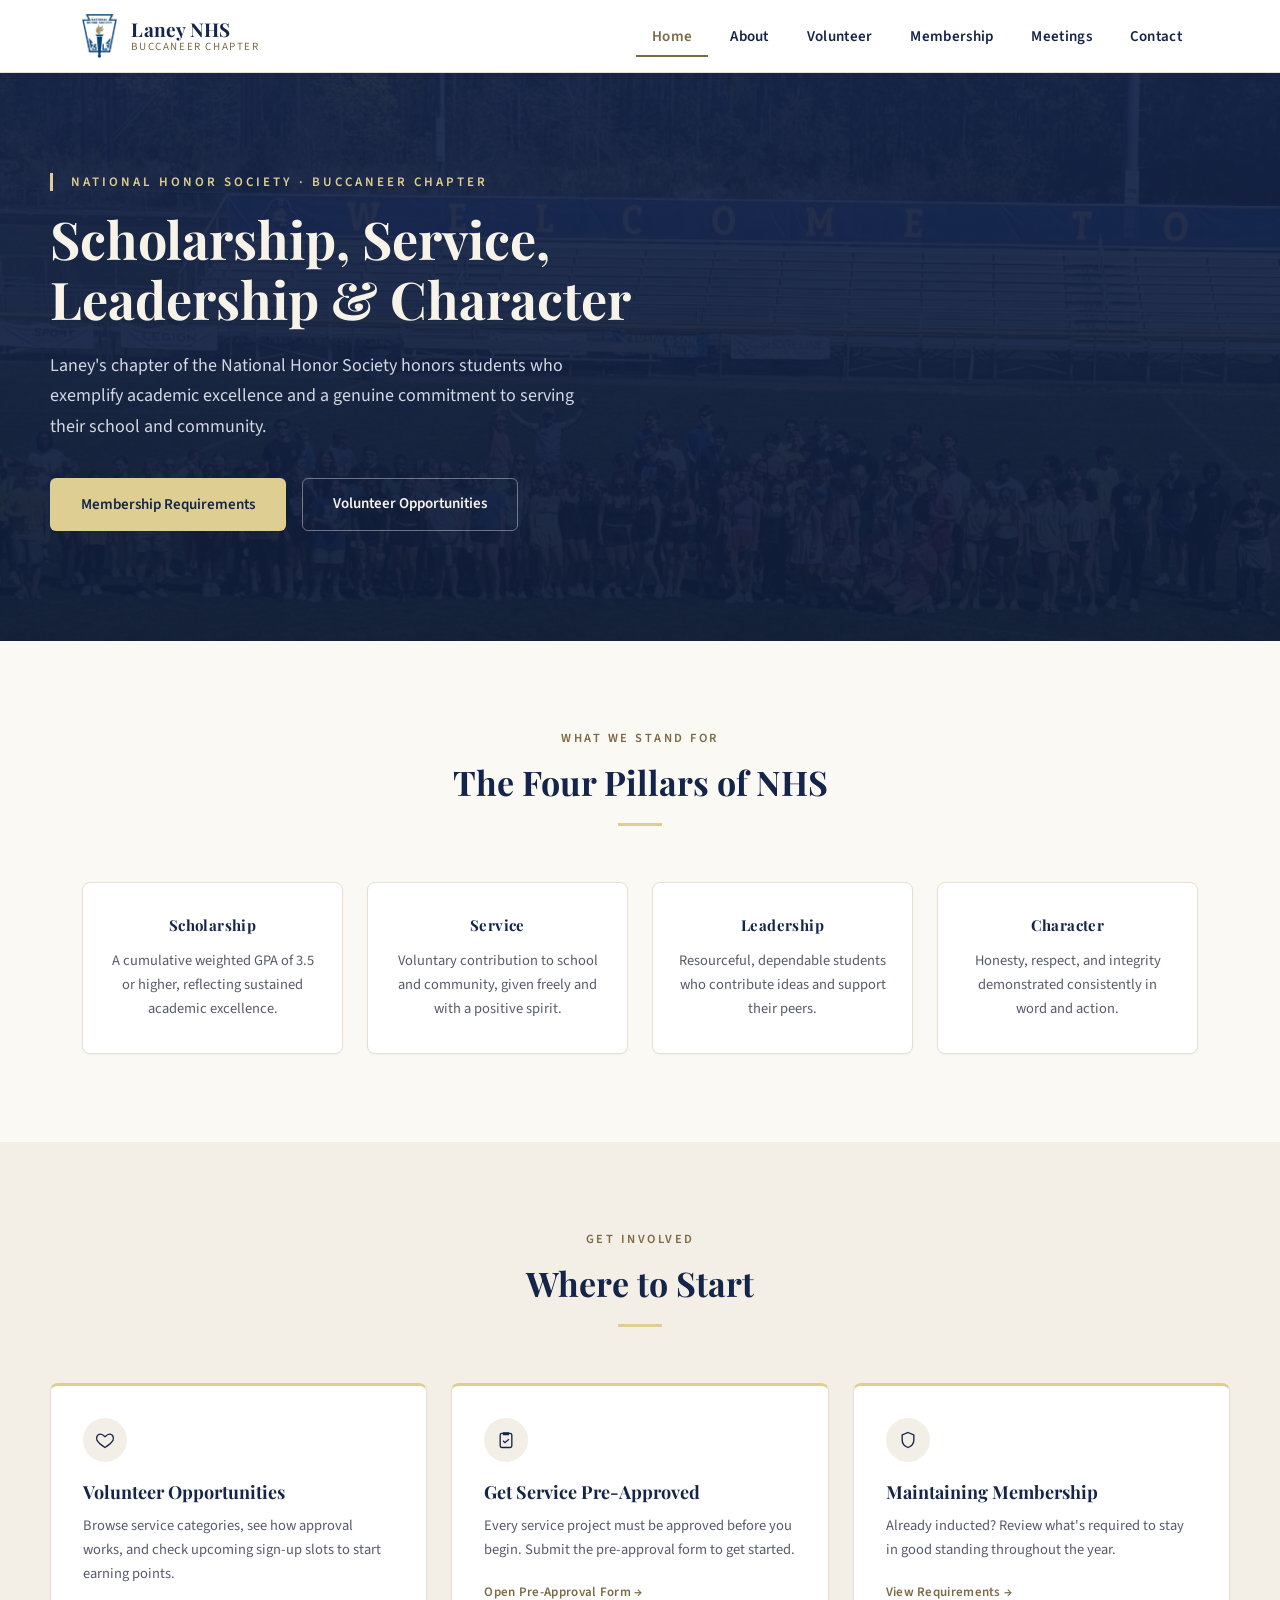
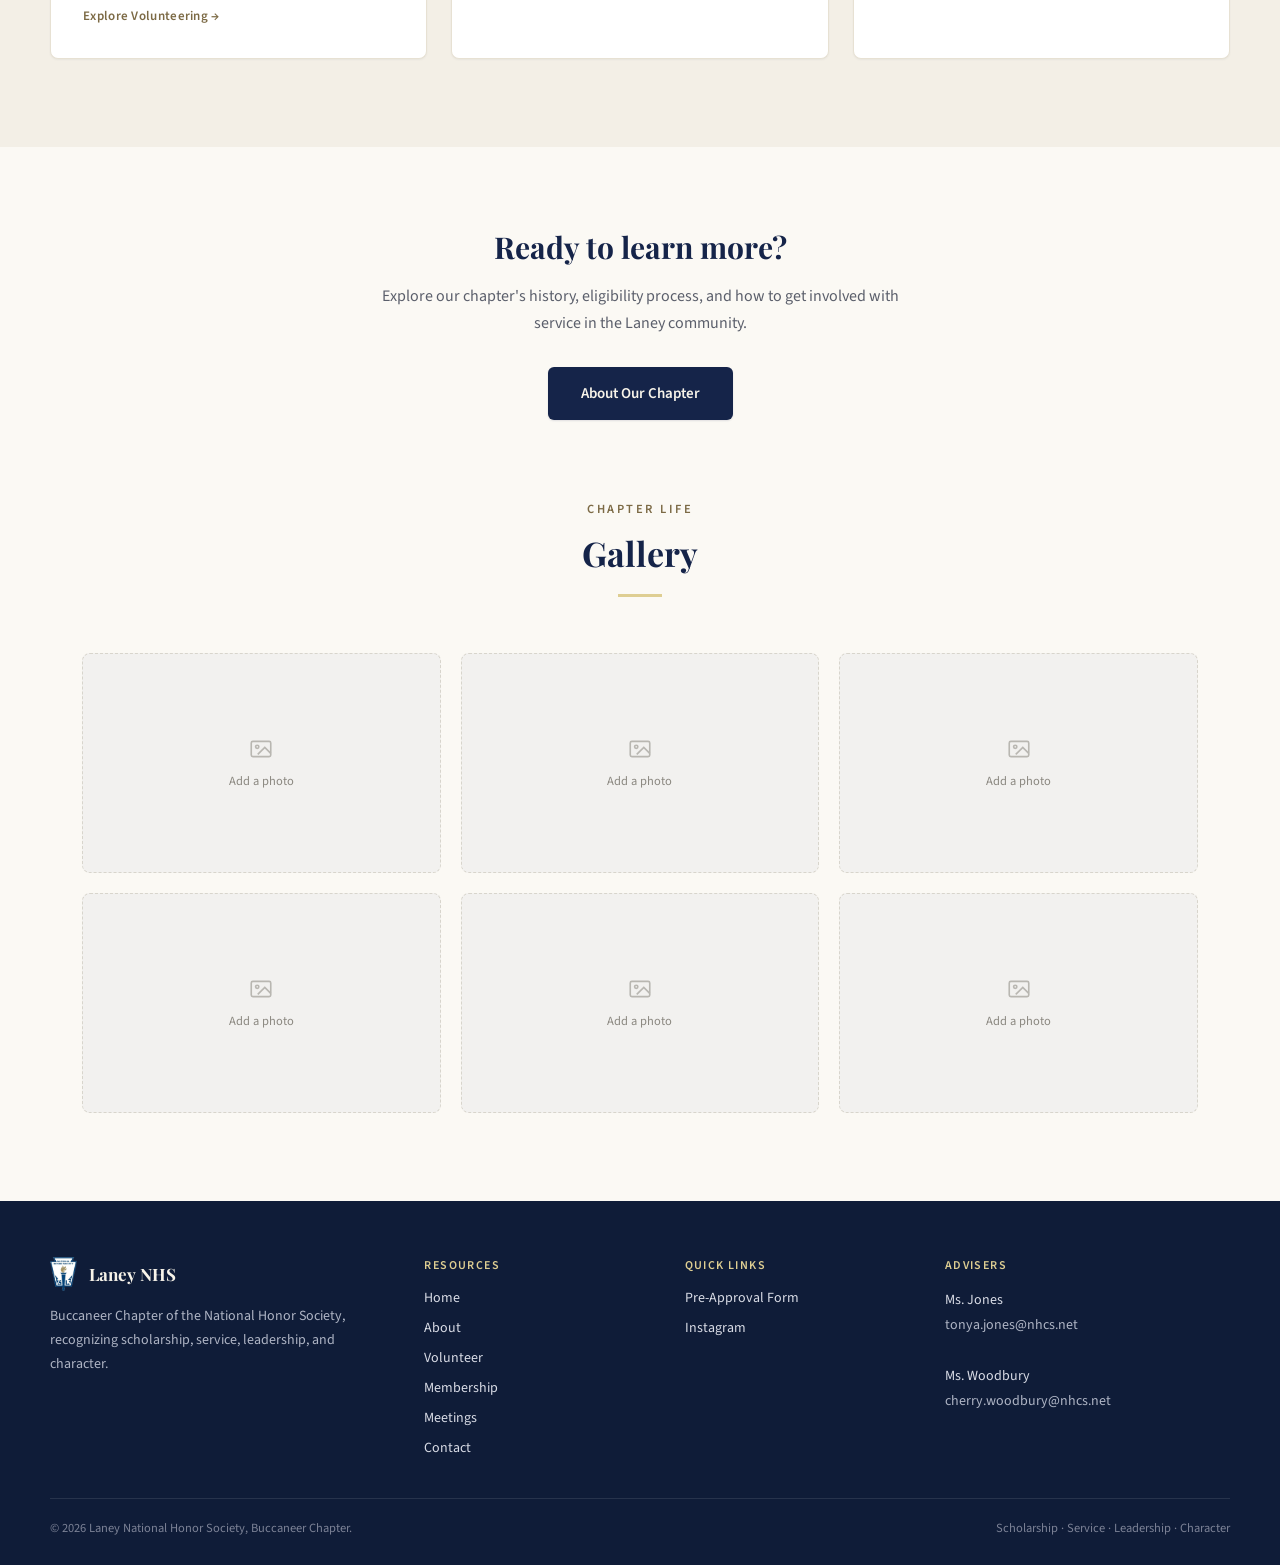
==== index.html @ e5d413c9 "Mobile optimization, hamburger nav, white header, Meetings page, real photos - Header: navy to white" ====
<!DOCTYPE html>
<html lang="en">
<head>
<meta charset="utf-8">
<meta name="viewport" content="width=device-width, initial-scale=1">
<link rel="icon" type="image/png" sizes="32x32" href="assets/images/favicon-32.png">
<link rel="icon" type="image/png" sizes="16x16" href="assets/images/favicon-16.png">
<link rel="apple-touch-icon" href="assets/images/favicon-180.png">
<link rel="shortcut icon" href="favicon.ico">
<title>Laney NHS &mdash; Buccaneer Chapter</title>
<meta name="description" content="Laney's chapter of the National Honor Society honors students who exemplify academic excellence and a genuine commitment to serving their school and community.">
<link rel="preconnect" href="https://fonts.googleapis.com">
<link href="https://fonts.googleapis.com/css2?family=Playfair+Display:wght@600;700;800&family=Source+Sans+3:wght@400;500;600;700&display=swap" rel="stylesheet">
<link rel="stylesheet" href="assets/css/style.css">
</head>
<body data-active="home">
<div class="page">
  <div id="site-header"></div>

  <main>
    <!-- HERO -->
    <section class="hero">
      <div class="hero__bg">
        <img src="assets/images/home-hero.jpg" alt="" style="position:absolute;inset:0;width:100%;height:100%;object-fit:cover">
        <div class="hero__overlay"></div>
      </div>
      <div class="hero__content">
        <div class="hero__inner">
          <div class="hero__eyebrow">National Honor Society &middot; Buccaneer Chapter</div>
          <h1 class="hero__title">Scholarship, Service,<br>Leadership &amp; Character</h1>
          <p class="hero__lead">Laney's chapter of the National Honor Society honors students who exemplify academic excellence and a genuine commitment to serving their school and community.</p>
          <div class="hero__actions">
            <a href="membership.html" class="btn btn--primary">Membership Requirements</a>
            <a href="volunteer.html" class="btn btn--outline">Volunteer Opportunities</a>
          </div>
        </div>
      </div>
    </section>

    <!-- FOUR PILLARS -->
    <section style="padding:88px 32px;max-width:1180px;margin:0 auto;width:100%;box-sizing:border-box">
      <div class="section-head">
        <div class="eyebrow">What We Stand For</div>
        <h2>The Four Pillars of NHS</h2>
      </div>
      <div class="grid-4">
        <div class="card" style="padding:32px 24px;text-align:center">
          <div style="font-family:'Playfair Display',serif;font-weight:700;font-size:15px;color:var(--navy);letter-spacing:0.4px;margin-bottom:14px">Scholarship</div>
          <p style="font-size:14.5px;line-height:1.65;color:var(--text-body);margin:0">A cumulative weighted GPA of 3.5 or higher, reflecting sustained academic excellence.</p>
        </div>
        <div class="card" style="padding:32px 24px;text-align:center">
          <div style="font-family:'Playfair Display',serif;font-weight:700;font-size:15px;color:var(--navy);letter-spacing:0.4px;margin-bottom:14px">Service</div>
          <p style="font-size:14.5px;line-height:1.65;color:var(--text-body);margin:0">Voluntary contribution to school and community, given freely and with a positive spirit.</p>
        </div>
        <div class="card" style="padding:32px 24px;text-align:center">
          <div style="font-family:'Playfair Display',serif;font-weight:700;font-size:15px;color:var(--navy);letter-spacing:0.4px;margin-bottom:14px">Leadership</div>
          <p style="font-size:14.5px;line-height:1.65;color:var(--text-body);margin:0">Resourceful, dependable students who contribute ideas and support their peers.</p>
        </div>
        <div class="card" style="padding:32px 24px;text-align:center">
          <div style="font-family:'Playfair Display',serif;font-weight:700;font-size:15px;color:var(--navy);letter-spacing:0.4px;margin-bottom:14px">Character</div>
          <p style="font-size:14.5px;line-height:1.65;color:var(--text-body);margin:0">Honesty, respect, and integrity demonstrated consistently in word and action.</p>
        </div>
      </div>
    </section>

    <!-- GET INVOLVED -->
    <section class="section--alt" style="padding:88px 32px">
      <div style="max-width:1180px;margin:0 auto">
        <div class="section-head">
          <div class="eyebrow">Get Involved</div>
          <h2>Where to Start</h2>
        </div>
        <div class="grid-3">
          <a href="volunteer.html" class="card link-card">
            <div class="link-card__icon">
              <svg viewBox="0 0 24 24" fill="none" stroke="currentColor" stroke-width="1.6"><path d="M12 21s-7-4.35-9.5-8.5C1 9 2.5 5.5 6 5c2-.3 3.7.8 6 3 2.3-2.2 4-3.3 6-3 3.5.5 5 4 3.5 7.5C19 16.65 12 21 12 21z"/></svg>
            </div>
            <div class="link-card__title">Volunteer Opportunities</div>
            <p class="link-card__desc">Browse service categories, see how approval works, and check upcoming sign-up slots to start earning points.</p>
            <span class="link-card__cta">Explore Volunteering &rarr;</span>
          </a>
          <a href="https://docs.google.com/document/d/1cUx2-V5nQm0JadVQ_3Qz4kexI_a5m37xxIAc1M7Jhzw/edit?tab=t.nqt0bi9y2y2f" class="card link-card" target="_blank" rel="noopener noreferrer">
            <div class="link-card__icon">
              <svg viewBox="0 0 24 24" fill="none" stroke="currentColor" stroke-width="1.6"><rect x="5" y="4" width="14" height="17" rx="2"/><path d="M9 3.5h6v2H9z"/><path d="M8.5 13l2.2 2.2L15.5 11"/></svg>
            </div>
            <div class="link-card__title">Get Service Pre-Approved</div>
            <p class="link-card__desc">Every service project must be approved before you begin. Submit the pre-approval form to get started.</p>
            <span class="link-card__cta">Open Pre-Approval Form &rarr;</span>
          </a>
          <a href="membership.html#maintaining-membership" class="card link-card">
            <div class="link-card__icon">
              <svg viewBox="0 0 24 24" fill="none" stroke="currentColor" stroke-width="1.6"><path d="M12 3l7 3v6c0 4.5-3 7.5-7 9-4-1.5-7-4.5-7-9V6l7-3z"/></svg>
            </div>
            <div class="link-card__title">Maintaining Membership</div>
            <p class="link-card__desc">Already inducted? Review what's required to stay in good standing throughout the year.</p>
            <span class="link-card__cta">View Requirements &rarr;</span>
          </a>
        </div>
      </div>
    </section>

    <!-- CTA -->
    <section style="padding:80px 32px;text-align:center">
      <h2 style="font-size:30px;margin:0 0 16px">Ready to learn more?</h2>
      <p style="font-size:16px;color:var(--text-muted);max-width:520px;margin:0 auto 30px;line-height:1.7">Explore our chapter's history, eligibility process, and how to get involved with service in the Laney community.</p>
      <a href="about.html" class="btn btn--dark">About Our Chapter</a>
    </section>

    <!-- GALLERY -->
    <section style="padding:0 32px 88px;max-width:1180px;margin:0 auto;width:100%;box-sizing:border-box">
      <div class="section-head">
        <div class="eyebrow">Chapter Life</div>
        <h2>Gallery</h2>
      </div>
      <div class="gallery-grid">
        <div class="img-slot img-slot--rounded" style="height:220px">
          <svg class="img-slot__icon" viewBox="0 0 24 24" fill="none" stroke="currentColor" stroke-width="1.5"><rect x="3" y="5" width="18" height="14" rx="1.5"/><circle cx="8.5" cy="10" r="1.5"/><path d="M21 16l-5.5-5.5L9 17"/></svg>
          <span class="img-slot__caption">Add a photo</span>
        </div>
        <div class="img-slot img-slot--rounded" style="height:220px">
          <svg class="img-slot__icon" viewBox="0 0 24 24" fill="none" stroke="currentColor" stroke-width="1.5"><rect x="3" y="5" width="18" height="14" rx="1.5"/><circle cx="8.5" cy="10" r="1.5"/><path d="M21 16l-5.5-5.5L9 17"/></svg>
          <span class="img-slot__caption">Add a photo</span>
        </div>
        <div class="img-slot img-slot--rounded" style="height:220px">
          <svg class="img-slot__icon" viewBox="0 0 24 24" fill="none" stroke="currentColor" stroke-width="1.5"><rect x="3" y="5" width="18" height="14" rx="1.5"/><circle cx="8.5" cy="10" r="1.5"/><path d="M21 16l-5.5-5.5L9 17"/></svg>
          <span class="img-slot__caption">Add a photo</span>
        </div>
        <div class="img-slot img-slot--rounded" style="height:220px">
          <svg class="img-slot__icon" viewBox="0 0 24 24" fill="none" stroke="currentColor" stroke-width="1.5"><rect x="3" y="5" width="18" height="14" rx="1.5"/><circle cx="8.5" cy="10" r="1.5"/><path d="M21 16l-5.5-5.5L9 17"/></svg>
          <span class="img-slot__caption">Add a photo</span>
        </div>
        <div class="img-slot img-slot--rounded" style="height:220px">
          <svg class="img-slot__icon" viewBox="0 0 24 24" fill="none" stroke="currentColor" stroke-width="1.5"><rect x="3" y="5" width="18" height="14" rx="1.5"/><circle cx="8.5" cy="10" r="1.5"/><path d="M21 16l-5.5-5.5L9 17"/></svg>
          <span class="img-slot__caption">Add a photo</span>
        </div>
        <div class="img-slot img-slot--rounded" style="height:220px">
          <svg class="img-slot__icon" viewBox="0 0 24 24" fill="none" stroke="currentColor" stroke-width="1.5"><rect x="3" y="5" width="18" height="14" rx="1.5"/><circle cx="8.5" cy="10" r="1.5"/><path d="M21 16l-5.5-5.5L9 17"/></svg>
          <span class="img-slot__caption">Add a photo</span>
        </div>
      </div>
    </section>
  </main>

  <div id="site-footer"></div>
</div>

<script src="assets/js/nav-footer.js"></script>
</body>
</html>
---- assets/css/style.css ----
/* ==========================================================================
   Laney NHS — Buccaneer Chapter
   Shared stylesheet
   ========================================================================== */

:root {
  --navy: #152449;
  --navy-dark: #0F1C38;
  --bronze: #DECE92;
  --bronze-light: #C4AB7C;
  --bronze-muted: #7C6A45;
  --cream: #FBF9F4;
  --ivory: #F7F3E9;
  --card-border: #E7E1D3;
  --section-alt: #F3EFE6;
  --text-dark: #3B3F4C;
  --text-body: #565B6B;
  --text-muted: #5B5F6B;
  --text-faint: #9AA0AE;
  --footer-text: #D9DCE6;
  --footer-text-muted: #AEB4C4;
  --footer-copy: #7C8296;
  --font-display: 'Playfair Display', serif;
  --font-body: 'Source Sans 3', sans-serif;
}

* { box-sizing: border-box; }

html { scroll-behavior: smooth; }

body {
  margin: 0;
  background: var(--cream);
  font-family: var(--font-body);
  -webkit-font-smoothing: antialiased;
  color: var(--text-dark);
}

a { color: var(--navy); text-decoration: none; transition: color 0.15s ease; }
a:hover { color: var(--bronze-muted); }

img { max-width: 100%; display: block; }

.page {
  min-height: 100vh;
  display: flex;
  flex-direction: column;
}

main { flex: 1; }

/* .container-* : max-width wrappers only. Vertical padding is set
   per-section inline (sections have very different spacing values),
   so these intentionally don't touch padding-top/bottom. */
.container {
  max-width: 1180px;
  margin: 0 auto;
  width: 100%;
  box-sizing: border-box;
}

.container--narrow { max-width: 1000px; }
.container--text { max-width: 820px; }

/* -------------------- Logo -------------------- */

.logo {
  display: block;
  flex: none;
  width: auto;
}

.logo--nav { height: 44px; }
.logo--footer { height: 34px; }

/* -------------------- Header / Nav -------------------- */

.site-header {
  background: #FFFFFF;
  border-bottom: 1px solid var(--card-border);
  box-shadow: 0 1px 3px rgba(21, 36, 73, 0.06);
  position: relative;
  z-index: 30;
}

.site-header__inner {
  max-width: 1180px;
  margin: 0 auto;
  padding: 14px 32px;
  display: flex;
  align-items: center;
  justify-content: space-between;
  gap: 24px;
}

.brand {
  display: flex;
  align-items: center;
  gap: 14px;
  text-decoration: none;
}

.brand__word {
  display: flex;
  flex-direction: column;
  line-height: 1.15;
}

.brand__name {
  font-family: var(--font-display);
  font-weight: 700;
  font-size: 19px;
  color: var(--navy);
  letter-spacing: 0.2px;
}

.brand__sub {
  font-family: var(--font-body);
  font-size: 11px;
  letter-spacing: 1.6px;
  text-transform: uppercase;
  color: var(--bronze-muted);
}

.nav-links {
  display: flex;
  align-items: center;
  gap: 6px;
}

.nav-links__link {
  font-family: var(--font-body);
  font-size: 15px;
  font-weight: 600;
  letter-spacing: 0.3px;
  padding: 10px 16px 8px;
  text-decoration: none;
  color: var(--navy);
  background: transparent;
  border-bottom: 2px solid transparent;
  transition: color 0.15s ease, border-color 0.15s ease;
}

.nav-links__link:hover {
  color: var(--bronze-muted);
  border-bottom-color: rgba(124, 106, 69, 0.35);
}

.nav-links__link--active,
.nav-links__link--active:hover {
  color: var(--bronze-muted);
  background: transparent;
  border-bottom-color: var(--bronze-muted);
}

/* -------------------- Mobile nav toggle -------------------- */

.nav-toggle {
  display: none;
  align-items: center;
  justify-content: center;
  width: 40px;
  height: 40px;
  padding: 0;
  border: none;
  background: transparent;
  color: var(--navy);
  cursor: pointer;
  flex: none;
}

.nav-toggle svg { width: 24px; height: 24px; }

@media (max-width: 900px) {
  .nav-toggle { display: flex; }

  .nav-links {
    display: none;
    position: absolute;
    top: 100%;
    left: 0;
    right: 0;
    flex-direction: column;
    align-items: stretch;
    gap: 0;
    background: #FFFFFF;
    border-bottom: 1px solid var(--card-border);
    box-shadow: 0 16px 28px rgba(21, 36, 73, 0.1);
    padding: 4px 32px 16px;
  }

  .nav-links.is-open { display: flex; }

  .nav-links__link {
    padding: 14px 12px;
    border-bottom: 1px solid var(--card-border);
    border-radius: 4px;
  }

  .nav-links__link--active,
  .nav-links__link--active:hover {
    background: var(--section-alt);
    border-bottom-color: var(--card-border);
  }
}

/* -------------------- Buttons -------------------- */

.btn {
  font-family: var(--font-body);
  font-weight: 600;
  font-size: 15px;
  padding: 15px 30px;
  border-radius: 6px;
  text-decoration: none;
  display: inline-block;
  border: 1.5px solid transparent;
  transition: transform 0.15s ease, box-shadow 0.15s ease, background 0.15s ease, border-color 0.15s ease;
}

.btn--primary {
  color: var(--navy);
  background: var(--bronze);
  box-shadow: 0 1px 2px rgba(21, 36, 73, 0.12);
}
.btn--primary:hover {
  color: var(--navy);
  background: var(--bronze-light);
  transform: translateY(-1px);
  box-shadow: 0 6px 16px rgba(21, 36, 73, 0.18);
}

.btn--outline {
  color: var(--ivory);
  background: transparent;
  border-color: rgba(247, 243, 233, 0.4);
  padding: 14px 30px;
}
.btn--outline:hover {
  color: var(--ivory);
  border-color: var(--bronze);
  transform: translateY(-1px);
}

.btn--dark {
  color: var(--ivory);
  background: var(--navy);
  padding: 15px 32px;
  box-shadow: 0 1px 2px rgba(21, 36, 73, 0.12);
}
.btn--dark:hover {
  color: var(--ivory);
  background: var(--navy-dark);
  transform: translateY(-1px);
  box-shadow: 0 6px 16px rgba(21, 36, 73, 0.18);
}

/* -------------------- Hero -------------------- */

.hero {
  position: relative;
  padding: 100px 32px 110px;
  overflow: hidden;
}

.hero__bg { position: absolute; inset: 0; z-index: 0; }

.hero__overlay {
  position: absolute;
  inset: 0;
  z-index: 1;
  background: linear-gradient(180deg, rgba(21,36,73,0.92) 0%, rgba(15,28,56,0.95) 100%);
  pointer-events: none;
}

.hero__content {
  max-width: 1180px;
  margin: 0 auto;
  text-align: left;
  position: relative;
  z-index: 2;
}

.hero__inner { max-width: 640px; }

.hero__eyebrow {
  font-family: var(--font-body);
  font-size: 13px;
  letter-spacing: 3px;
  text-transform: uppercase;
  color: var(--bronze);
  margin-bottom: 18px;
  font-weight: 600;
  padding-left: 18px;
  border-left: 3px solid var(--bronze);
}

.hero__title {
  font-family: var(--font-display);
  font-weight: 700;
  font-size: 52px;
  line-height: 1.15;
  color: var(--ivory);
  margin: 0 0 22px;
}

.hero__lead {
  font-family: var(--font-body);
  font-size: 18px;
  line-height: 1.7;
  color: #D3D7E2;
  max-width: 560px;
  margin: 0 0 36px;
}

.hero__actions {
  display: flex;
  gap: 16px;
  justify-content: flex-start;
  flex-wrap: wrap;
}

/* -------------------- Page banner (interior pages) -------------------- */

.page-banner {
  background: var(--navy);
  padding: 64px 32px 56px;
  text-align: left;
}

.page-banner__inner {
  max-width: 1180px;
  margin: 0 auto;
}

.page-banner__eyebrow {
  font-family: var(--font-body);
  font-size: 12.5px;
  letter-spacing: 2.5px;
  text-transform: uppercase;
  color: var(--bronze);
  font-weight: 600;
  margin-bottom: 14px;
  padding-left: 18px;
  border-left: 3px solid var(--bronze);
}

.page-banner__title {
  font-family: var(--font-display);
  font-weight: 700;
  font-size: 42px;
  color: var(--ivory);
  margin: 0;
}

.page-banner__lead {
  font-family: var(--font-body);
  font-size: 16px;
  line-height: 1.75;
  color: #D3D7E2;
  max-width: 620px;
  margin: 16px 0 0;
}

/* -------------------- Section headings -------------------- */

.eyebrow {
  font-family: var(--font-body);
  font-size: 12.5px;
  letter-spacing: 2.5px;
  text-transform: uppercase;
  color: var(--bronze-muted);
  font-weight: 600;
  margin-bottom: 12px;
}

.section-head { text-align: center; margin-bottom: 56px; }

.section-head h2 {
  font-family: var(--font-display);
  font-weight: 700;
  font-size: 34px;
  color: var(--navy);
  margin: 0;
}

.section-head h2::after {
  content: '';
  display: block;
  width: 44px;
  height: 3px;
  background: var(--bronze);
  margin: 18px auto 0;
}

h1, h2, h3 { font-family: var(--font-display); color: var(--navy); }

/* -------------------- Cards / grids -------------------- */

.card {
  background: #FFFFFF;
  border: 1px solid var(--card-border);
  border-radius: 8px;
  box-shadow: 0 1px 2px rgba(21, 36, 73, 0.05);
  transition: box-shadow 0.2s ease, transform 0.2s ease, border-color 0.2s ease;
}

.card:hover {
  box-shadow: 0 12px 28px rgba(21, 36, 73, 0.1);
  transform: translateY(-3px);
  border-color: var(--bronze);
}

.grid-2 { display: grid; grid-template-columns: 1fr 1fr; gap: 24px; }
.grid-4 { display: grid; grid-template-columns: repeat(4, 1fr); gap: 24px; }
.grid-5 { display: grid; grid-template-columns: repeat(5, 1fr); gap: 20px; }
.grid-6 { display: grid; grid-template-columns: repeat(6, 1fr); gap: 20px; }
.grid-3 { display: grid; grid-template-columns: repeat(3, 1fr); gap: 24px; }

/* -------------------- Link cards (Get Involved, etc.) -------------------- */

.link-card {
  display: block;
  padding: 32px;
  color: inherit;
  text-decoration: none;
  border-top: 3px solid var(--bronze);
}

.link-card:hover { color: inherit; }

.link-card__icon {
  width: 44px;
  height: 44px;
  border-radius: 50%;
  background: var(--section-alt);
  color: var(--navy);
  display: flex;
  align-items: center;
  justify-content: center;
  margin-bottom: 18px;
}

.link-card__icon svg { width: 20px; height: 20px; }

.link-card__title {
  font-family: var(--font-display);
  font-weight: 700;
  font-size: 18px;
  color: var(--navy);
  margin: 0 0 10px;
}

.link-card__desc {
  font-family: var(--font-body);
  font-size: 14.5px;
  line-height: 1.65;
  color: var(--text-body);
  margin: 0 0 18px;
}

.link-card__cta {
  font-family: var(--font-body);
  font-size: 13px;
  font-weight: 600;
  letter-spacing: 0.3px;
  color: var(--bronze-muted);
  display: inline-flex;
  align-items: center;
  gap: 6px;
}

.link-card:hover .link-card__cta { color: var(--navy); }

/* -------------------- Gallery -------------------- */

.gallery-grid { display: grid; grid-template-columns: repeat(3, 1fr); gap: 20px; }

/* -------------------- Image placeholder slots -------------------- */

.img-slot {
  background: #F2F1EF;
  border: 1px dashed #D8D5CC;
  display: flex;
  flex-direction: column;
  align-items: center;
  justify-content: center;
  gap: 10px;
  color: #8B8880;
  width: 100%;
  text-align: center;
  padding: 16px;
}

.img-slot--rounded { border-radius: 8px; }
.img-slot--circle { border-radius: 50%; padding: 8px; }

.img-slot__icon { width: 26px; height: 26px; opacity: 0.55; flex: none; }
.img-slot--circle .img-slot__icon { width: 20px; height: 20px; }

.img-slot__caption {
  font-family: var(--font-body);
  font-size: 12.5px;
  line-height: 1.5;
}

.img-slot--circle .img-slot__caption { font-size: 11px; }

/* -------------------- Footer -------------------- */

.site-footer {
  background: var(--navy-dark);
  color: var(--footer-text);
  padding: 56px 32px 28px;
}

.site-footer__grid {
  max-width: 1180px;
  margin: 0 auto;
  display: grid;
  grid-template-columns: 1.2fr 0.8fr 0.8fr 1fr;
  gap: 32px;
}

.site-footer__brand-row {
  display: flex;
  align-items: center;
  gap: 12px;
  margin-bottom: 14px;
}

.site-footer__brand-name {
  font-family: var(--font-display);
  font-weight: 700;
  font-size: 17px;
  color: var(--ivory);
}

.site-footer__blurb {
  font-family: var(--font-body);
  font-size: 14px;
  line-height: 1.7;
  color: var(--footer-text-muted);
  max-width: 340px;
  margin: 0;
}

.site-footer__heading {
  font-family: var(--font-body);
  font-size: 12px;
  letter-spacing: 1.4px;
  text-transform: uppercase;
  color: var(--bronze);
  margin-bottom: 14px;
  font-weight: 600;
}

.site-footer__links { display: flex; flex-direction: column; gap: 10px; }
.site-footer__links a {
  color: var(--footer-text);
  font-family: var(--font-body);
  font-size: 14px;
}
.site-footer__links a:hover { color: var(--bronze-light); }

.site-footer__advisers {
  font-family: var(--font-body);
  font-size: 14px;
  line-height: 1.8;
  color: var(--footer-text);
  margin: 0;
}
.site-footer__advisers span { color: var(--footer-text-muted); }

.site-footer__bottom {
  max-width: 1180px;
  margin: 40px auto 0;
  padding-top: 20px;
  border-top: 1px solid rgba(255,255,255,0.1);
  display: flex;
  justify-content: space-between;
  flex-wrap: wrap;
  gap: 8px;
}

.site-footer__bottom span {
  font-family: var(--font-body);
  font-size: 12.5px;
  color: var(--footer-copy);
}

/* -------------------- Callout box -------------------- */

.callout {
  background: var(--section-alt);
  border-left: 3px solid var(--bronze);
  border-radius: 0 8px 8px 0;
  padding: 20px 24px;
}

.callout p {
  font-family: var(--font-body);
  font-size: 15px;
  line-height: 1.7;
  color: var(--text-muted);
  margin: 0;
}

.callout strong { color: var(--navy); }

/* -------------------- Section alt background -------------------- */

.section--alt { background: var(--section-alt); }

/* -------------------- Responsive -------------------- */

@media (max-width: 900px) {
  .grid-4 { grid-template-columns: repeat(2, 1fr); }
  .grid-5 { grid-template-columns: repeat(3, 1fr); }
  .grid-6 { grid-template-columns: repeat(3, 1fr); }
  .grid-3 { grid-template-columns: 1fr; }
  .grid-2 { grid-template-columns: 1fr; }
  .gallery-grid { grid-template-columns: repeat(2, 1fr); }
  .hero__title { font-size: 38px; }
  .hero__inner { max-width: 100%; }
  .site-footer__grid { grid-template-columns: 1fr 1fr; }

  /* Section-level layout is written with inline styles for pixel control,
     which a normal media-query rule can never win against (inline always
     outranks stylesheet rules unless !important). These targeted overrides
     are the exception, scoped to just the horizontal gutter and the largest
     vertical rhythms so phones/tablets don't inherit desktop spacing. */
  main section[style] { padding-left: 24px !important; padding-right: 24px !important; }
}

@media (max-width: 560px) {
  .grid-4 { grid-template-columns: 1fr; }
  .grid-5 { grid-template-columns: repeat(2, 1fr); }
  .grid-6 { grid-template-columns: repeat(2, 1fr); }
  .gallery-grid { grid-template-columns: 1fr; }
  .page-banner { padding: 48px 20px 40px; }
  .hero { padding: 64px 20px 72px; }
  .hero__title { font-size: 30px; }
  .site-footer__grid { grid-template-columns: 1fr; }

  main section[style] { padding-left: 20px !important; padding-right: 20px !important; }
  main section[style^="padding:88px 32px"] { padding-top: 48px !important; padding-bottom: 48px !important; }
  main section[style^="padding:80px 32px"] { padding-top: 48px !important; padding-bottom: 48px !important; }
  main section[style^="padding:72px 32px"] { padding-top: 40px !important; padding-bottom: 40px !important; }
  main section[style^="padding:64px 32px"] { padding-top: 36px !important; padding-bottom: 36px !important; }
  main section[style^="padding:56px 32px"] { padding-top: 32px !important; padding-bottom: 32px !important; }
  main section[style^="padding:0 32px 88px"] { padding-bottom: 48px !important; }
  main section[style^="padding:0 32px 56px"] { padding-bottom: 32px !important; }

  .card { padding: 24px !important; }
  .link-card { padding: 24px !important; }
}
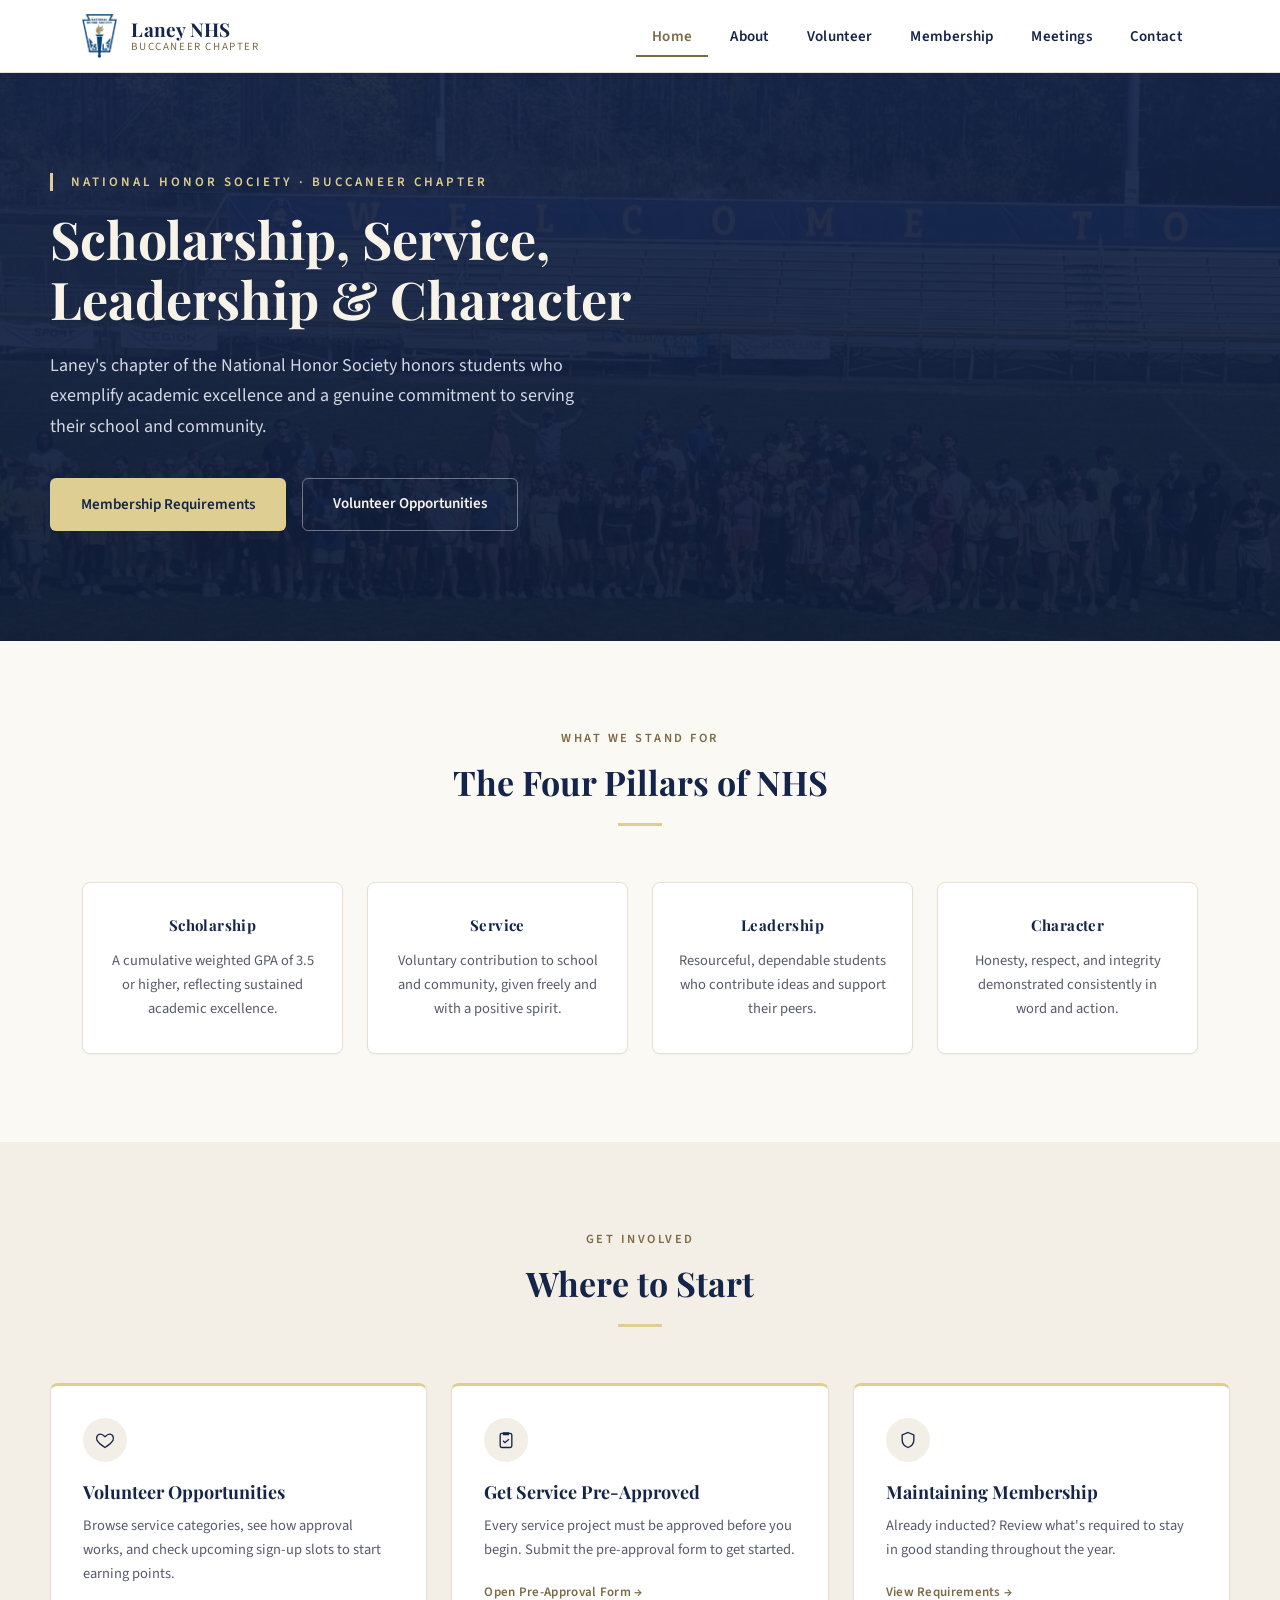
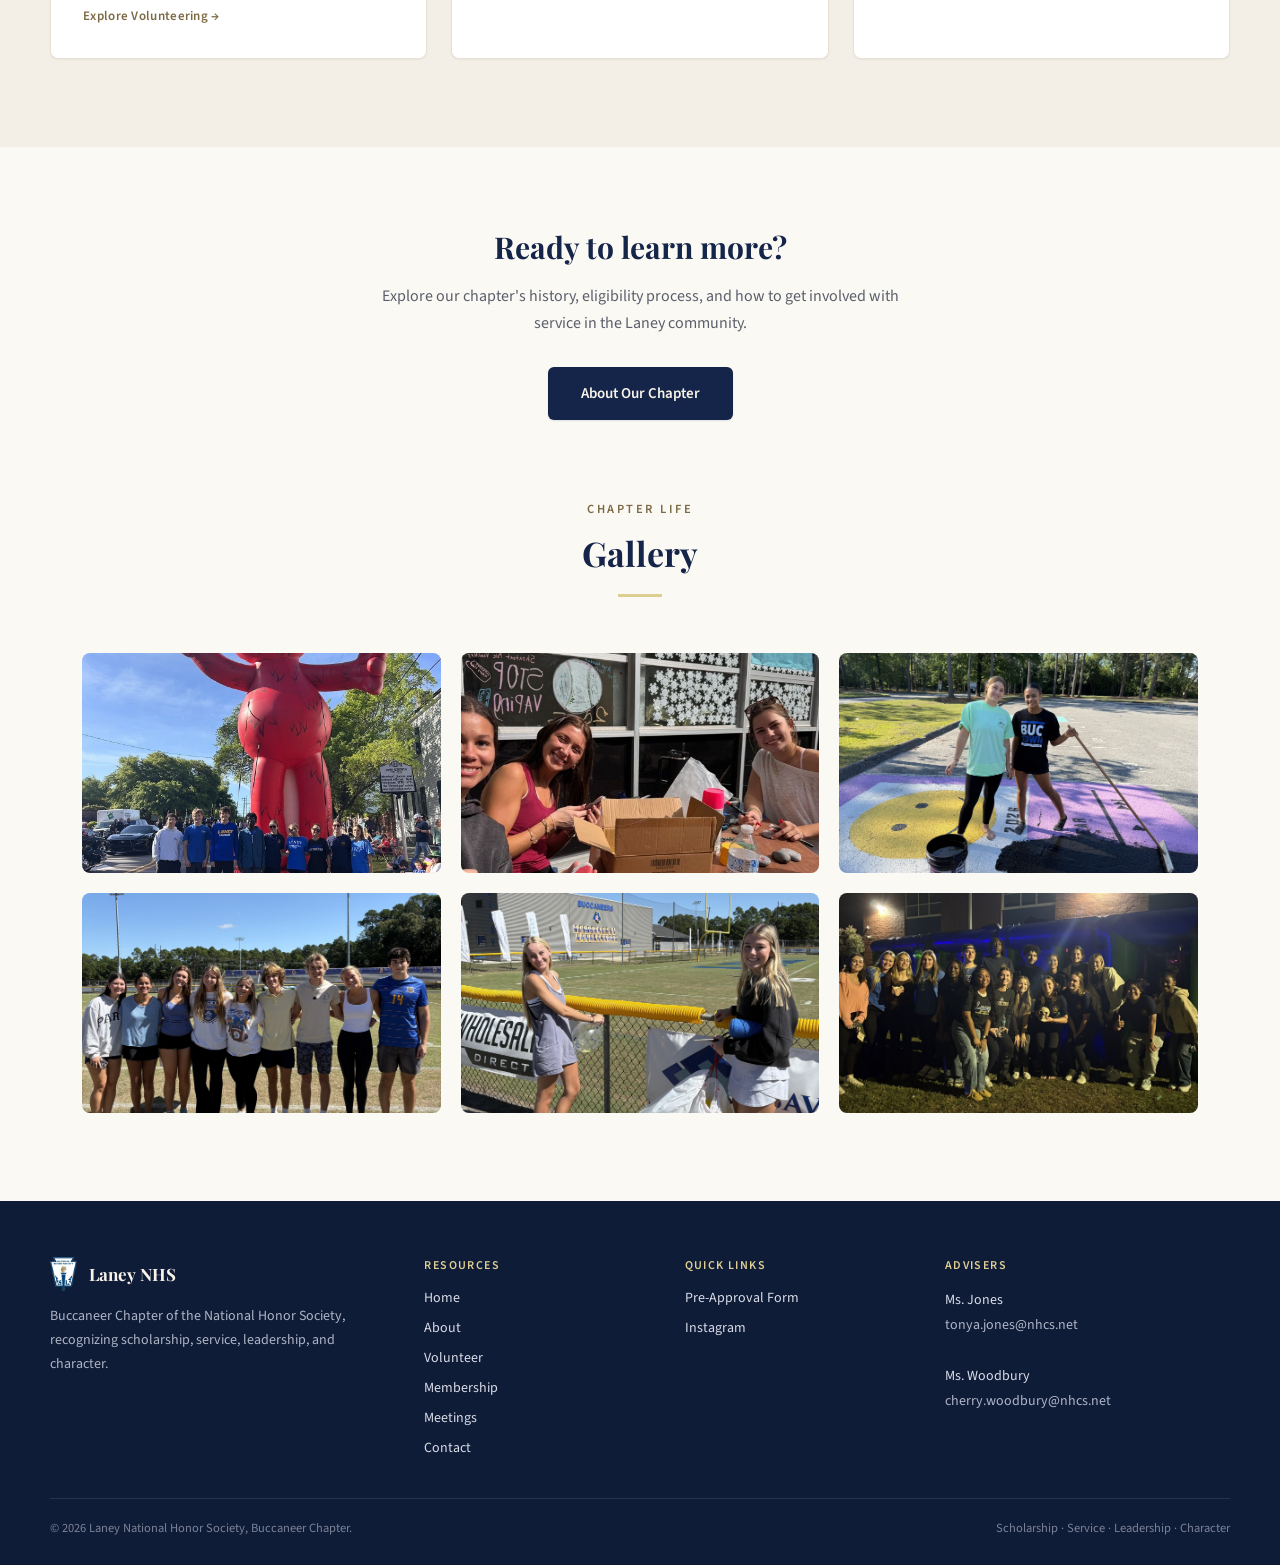
==== commit f3309a2d: "Swap page photos, expand gallery to 6 real chapter photos - About/Volunteer/Membership now use the c" ====
--- a/index.html
+++ b/index.html
@@ -113,30 +113,12 @@
         <h2>Gallery</h2>
       </div>
       <div class="gallery-grid">
-        <div class="img-slot img-slot--rounded" style="height:220px">
-          <svg class="img-slot__icon" viewBox="0 0 24 24" fill="none" stroke="currentColor" stroke-width="1.5"><rect x="3" y="5" width="18" height="14" rx="1.5"/><circle cx="8.5" cy="10" r="1.5"/><path d="M21 16l-5.5-5.5L9 17"/></svg>
-          <span class="img-slot__caption">Add a photo</span>
-        </div>
-        <div class="img-slot img-slot--rounded" style="height:220px">
-          <svg class="img-slot__icon" viewBox="0 0 24 24" fill="none" stroke="currentColor" stroke-width="1.5"><rect x="3" y="5" width="18" height="14" rx="1.5"/><circle cx="8.5" cy="10" r="1.5"/><path d="M21 16l-5.5-5.5L9 17"/></svg>
-          <span class="img-slot__caption">Add a photo</span>
-        </div>
-        <div class="img-slot img-slot--rounded" style="height:220px">
-          <svg class="img-slot__icon" viewBox="0 0 24 24" fill="none" stroke="currentColor" stroke-width="1.5"><rect x="3" y="5" width="18" height="14" rx="1.5"/><circle cx="8.5" cy="10" r="1.5"/><path d="M21 16l-5.5-5.5L9 17"/></svg>
-          <span class="img-slot__caption">Add a photo</span>
-        </div>
-        <div class="img-slot img-slot--rounded" style="height:220px">
-          <svg class="img-slot__icon" viewBox="0 0 24 24" fill="none" stroke="currentColor" stroke-width="1.5"><rect x="3" y="5" width="18" height="14" rx="1.5"/><circle cx="8.5" cy="10" r="1.5"/><path d="M21 16l-5.5-5.5L9 17"/></svg>
-          <span class="img-slot__caption">Add a photo</span>
-        </div>
-        <div class="img-slot img-slot--rounded" style="height:220px">
-          <svg class="img-slot__icon" viewBox="0 0 24 24" fill="none" stroke="currentColor" stroke-width="1.5"><rect x="3" y="5" width="18" height="14" rx="1.5"/><circle cx="8.5" cy="10" r="1.5"/><path d="M21 16l-5.5-5.5L9 17"/></svg>
-          <span class="img-slot__caption">Add a photo</span>
-        </div>
-        <div class="img-slot img-slot--rounded" style="height:220px">
-          <svg class="img-slot__icon" viewBox="0 0 24 24" fill="none" stroke="currentColor" stroke-width="1.5"><rect x="3" y="5" width="18" height="14" rx="1.5"/><circle cx="8.5" cy="10" r="1.5"/><path d="M21 16l-5.5-5.5L9 17"/></svg>
-          <span class="img-slot__caption">Add a photo</span>
-        </div>
+        <img src="assets/images/gallery-parade.jpg" alt="Laney NHS members at a parade" style="width:100%;height:220px;object-fit:cover;border-radius:8px">
+        <img src="assets/images/gallery-rock-painting.jpg" alt="Laney NHS members painting rocks" style="width:100%;height:220px;object-fit:cover;border-radius:8px">
+        <img src="assets/images/gallery-parking-spot.jpg" alt="Laney NHS members with a painted senior parking spot" style="width:100%;height:220px;object-fit:cover;border-radius:8px">
+        <img src="assets/images/gallery-field-day.jpg" alt="Laney NHS members at a school event" style="width:100%;height:220px;object-fit:cover;border-radius:8px">
+        <img src="assets/images/gallery-cleanup.jpg" alt="Laney NHS members cleaning up the football field" style="width:100%;height:220px;object-fit:cover;border-radius:8px">
+        <img src="assets/images/gallery-social.jpg" alt="Laney NHS members at a chapter social" style="width:100%;height:220px;object-fit:cover;border-radius:8px">
       </div>
     </section>
   </main>
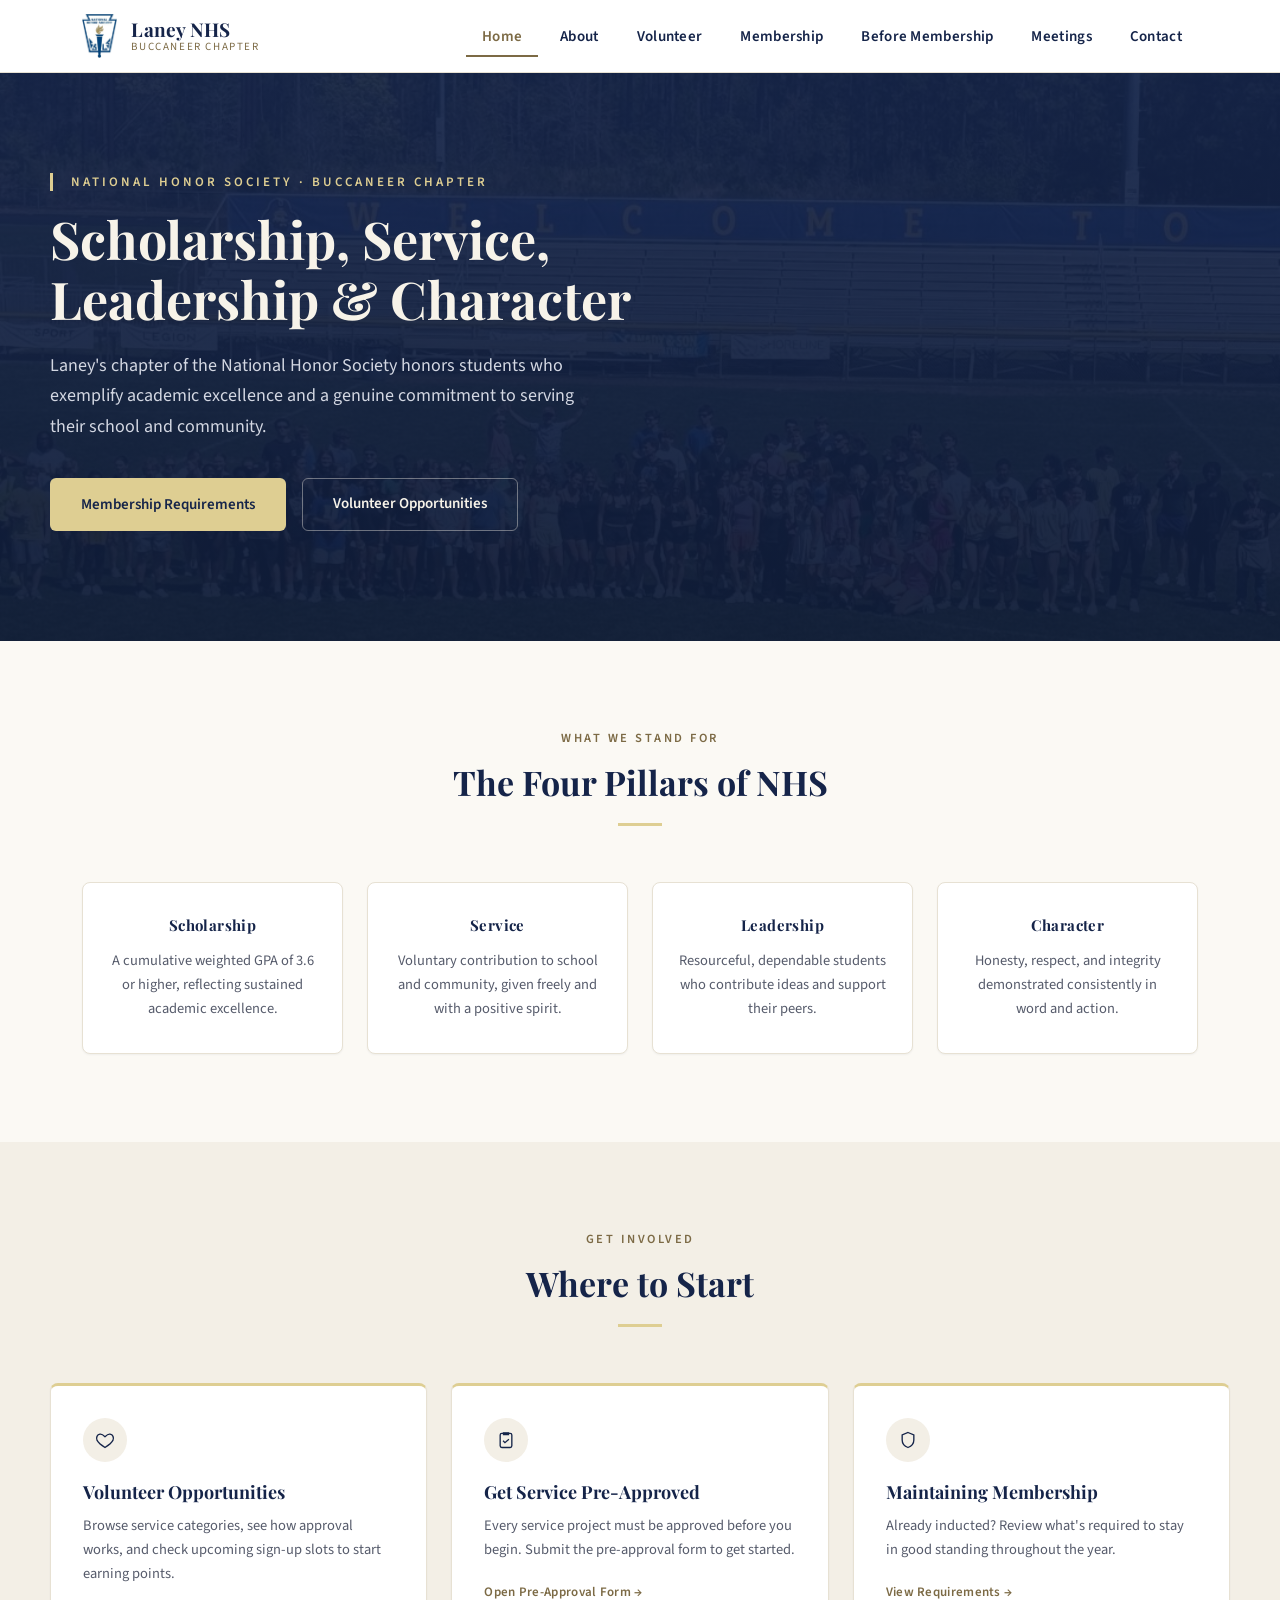
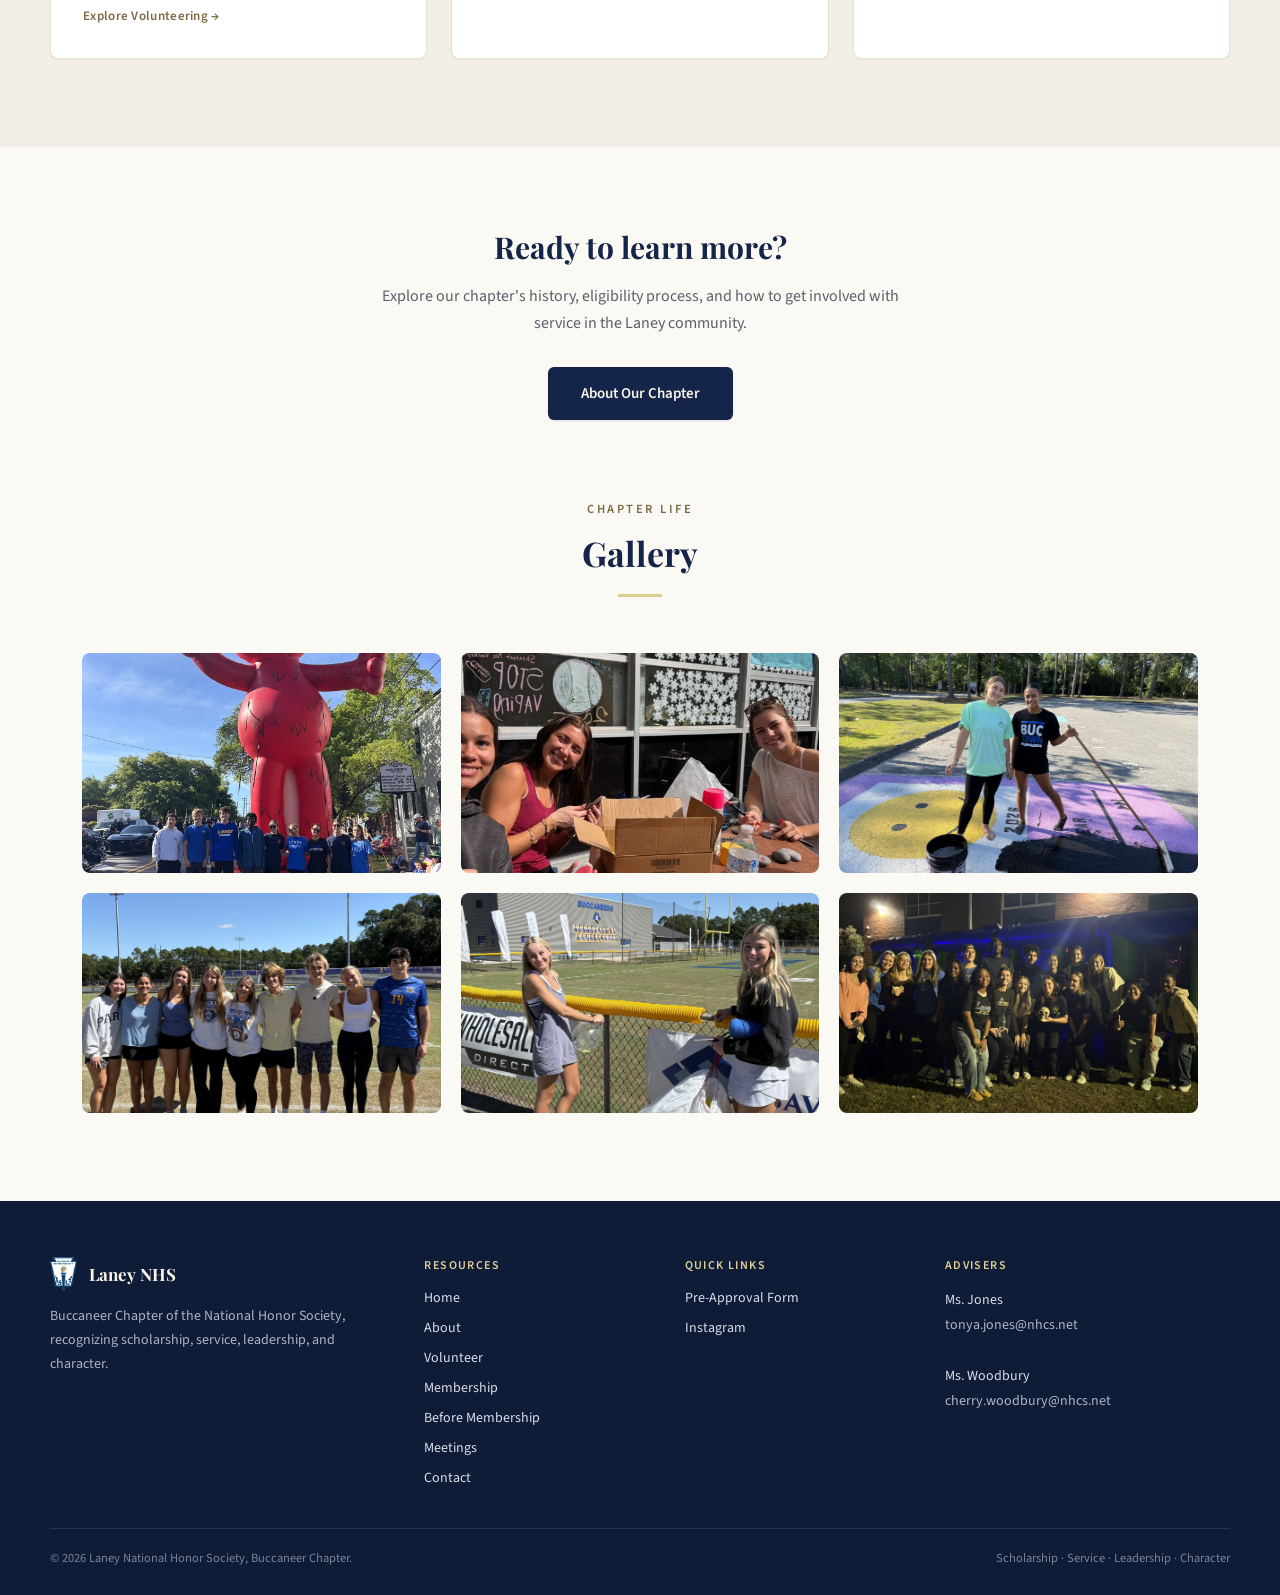
==== commit b1ebf2bb: "Add Before Membership grade guide page, update GPA to 3.6, reorder Membership page - New "Before Mem" ====
--- a/index.html
+++ b/index.html
@@ -46,7 +46,7 @@
       <div class="grid-4">
         <div class="card" style="padding:32px 24px;text-align:center">
           <div style="font-family:'Playfair Display',serif;font-weight:700;font-size:15px;color:var(--navy);letter-spacing:0.4px;margin-bottom:14px">Scholarship</div>
-          <p style="font-size:14.5px;line-height:1.65;color:var(--text-body);margin:0">A cumulative weighted GPA of 3.5 or higher, reflecting sustained academic excellence.</p>
+          <p style="font-size:14.5px;line-height:1.65;color:var(--text-body);margin:0">A cumulative weighted GPA of 3.6 or higher, reflecting sustained academic excellence.</p>
         </div>
         <div class="card" style="padding:32px 24px;text-align:center">
           <div style="font-family:'Playfair Display',serif;font-weight:700;font-size:15px;color:var(--navy);letter-spacing:0.4px;margin-bottom:14px">Service</div>
--- a/assets/css/style.css
+++ b/assets/css/style.css
@@ -589,6 +589,97 @@
   color: var(--footer-copy);
 }
 
+/* -------------------- Pill links (quick jump nav) -------------------- */
+
+.pill-links {
+  display: flex;
+  gap: 12px;
+  flex-wrap: wrap;
+}
+
+.pill-link {
+  font-family: var(--font-body);
+  font-weight: 600;
+  font-size: 14px;
+  color: var(--navy);
+  background: #FFFFFF;
+  border: 1px solid var(--card-border);
+  padding: 10px 20px;
+  border-radius: 999px;
+  text-decoration: none;
+  transition: background 0.15s ease, border-color 0.15s ease, color 0.15s ease;
+}
+
+.pill-link:hover {
+  color: var(--navy);
+  background: var(--section-alt);
+  border-color: var(--bronze);
+}
+
+/* -------------------- Pillar heading (grade guides, etc.) -------------------- */
+
+.pillar-heading {
+  display: flex;
+  align-items: center;
+  gap: 16px;
+  margin-bottom: 12px;
+}
+
+.pillar-heading__icon {
+  width: 48px;
+  height: 48px;
+  border-radius: 50%;
+  background: var(--navy);
+  color: var(--ivory);
+  display: flex;
+  align-items: center;
+  justify-content: center;
+  flex: none;
+}
+
+.pillar-heading__icon svg { width: 22px; height: 22px; }
+
+.pillar-heading h2 { margin: 0; font-size: 28px; }
+
+/* -------------------- Checklist -------------------- */
+
+.list-check {
+  list-style: none;
+  margin: 0;
+  padding: 0;
+  display: flex;
+  flex-direction: column;
+  gap: 13px;
+}
+
+.list-check li {
+  display: flex;
+  gap: 13px;
+  align-items: flex-start;
+  font-family: var(--font-body);
+  font-size: 15.5px;
+  line-height: 1.65;
+  color: var(--text-dark);
+}
+
+.list-check li::before {
+  content: '';
+  width: 7px;
+  height: 7px;
+  border-radius: 50%;
+  background: var(--bronze-muted);
+  margin-top: 8px;
+  flex: none;
+}
+
+.subhead {
+  font-family: var(--font-display);
+  font-weight: 700;
+  font-size: 17px;
+  color: var(--navy);
+  margin: 0 0 16px;
+}
+
 /* -------------------- Callout box -------------------- */
 
 .callout {
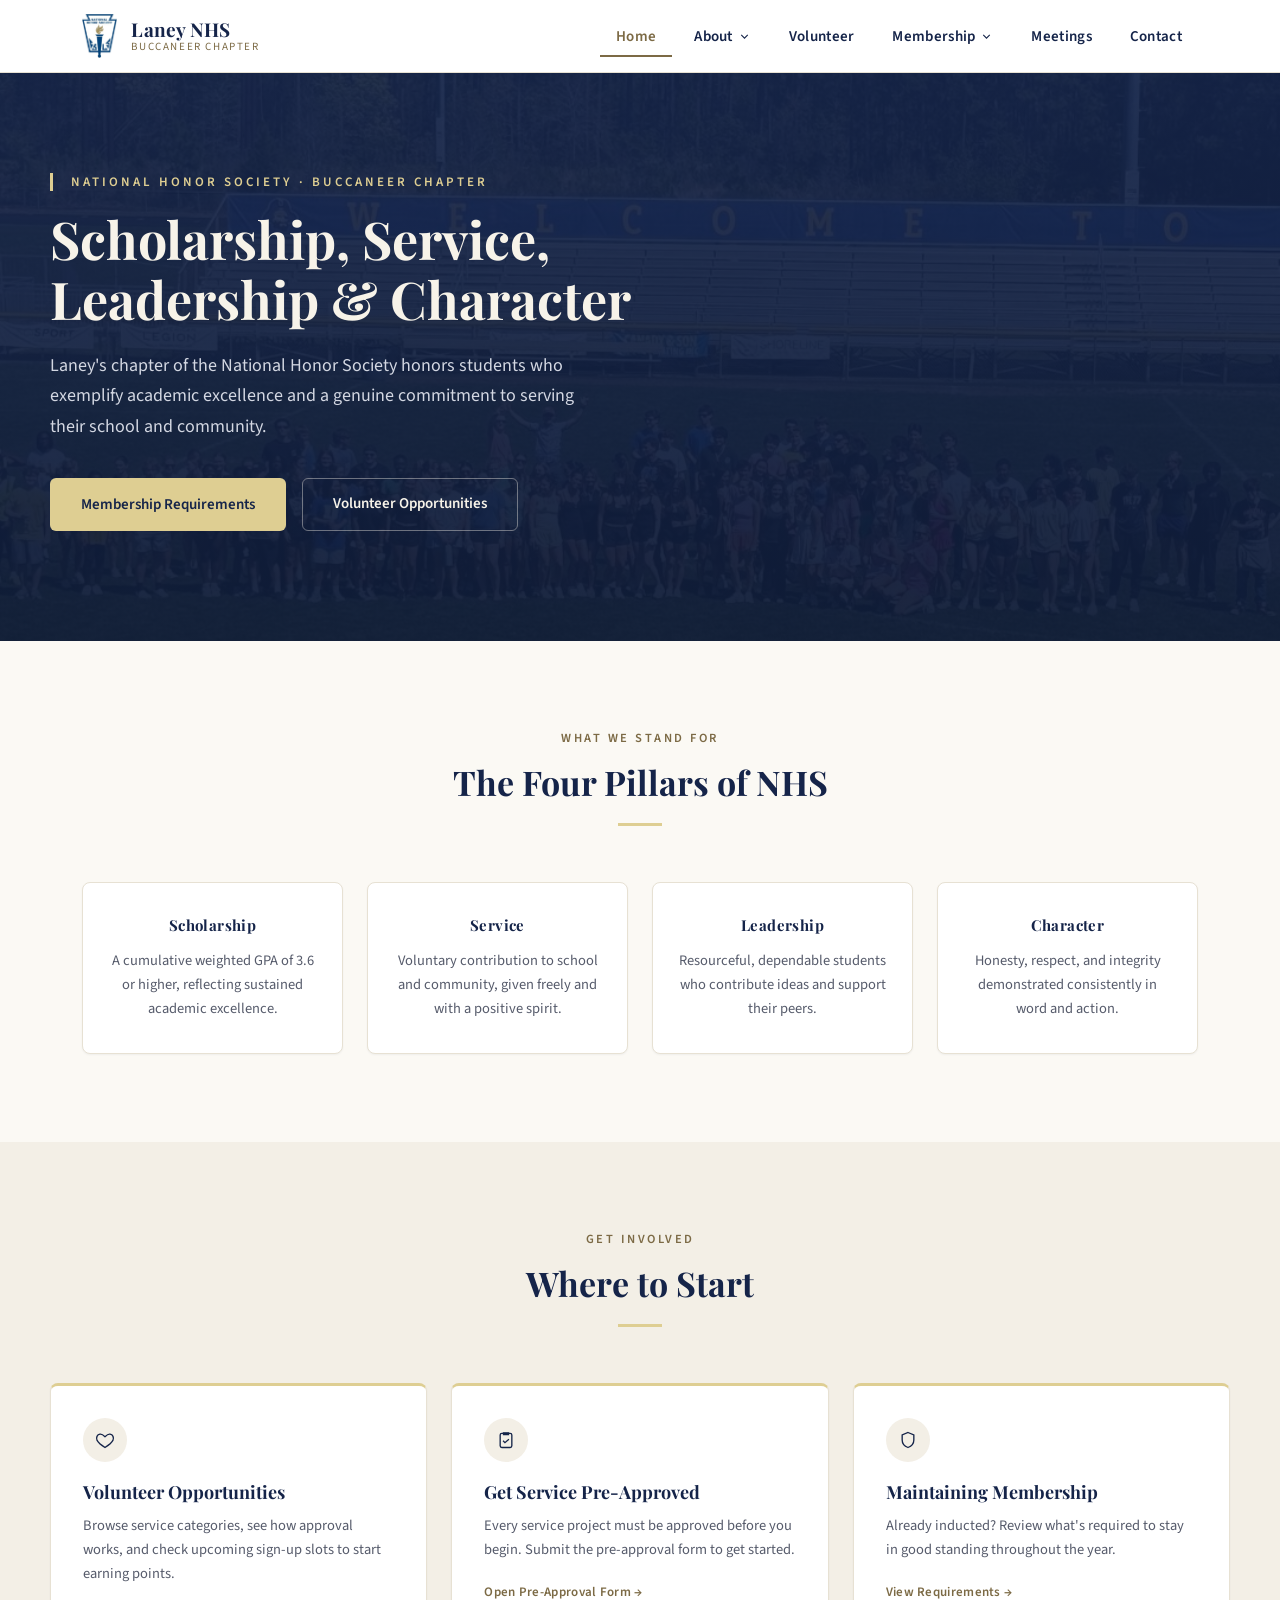
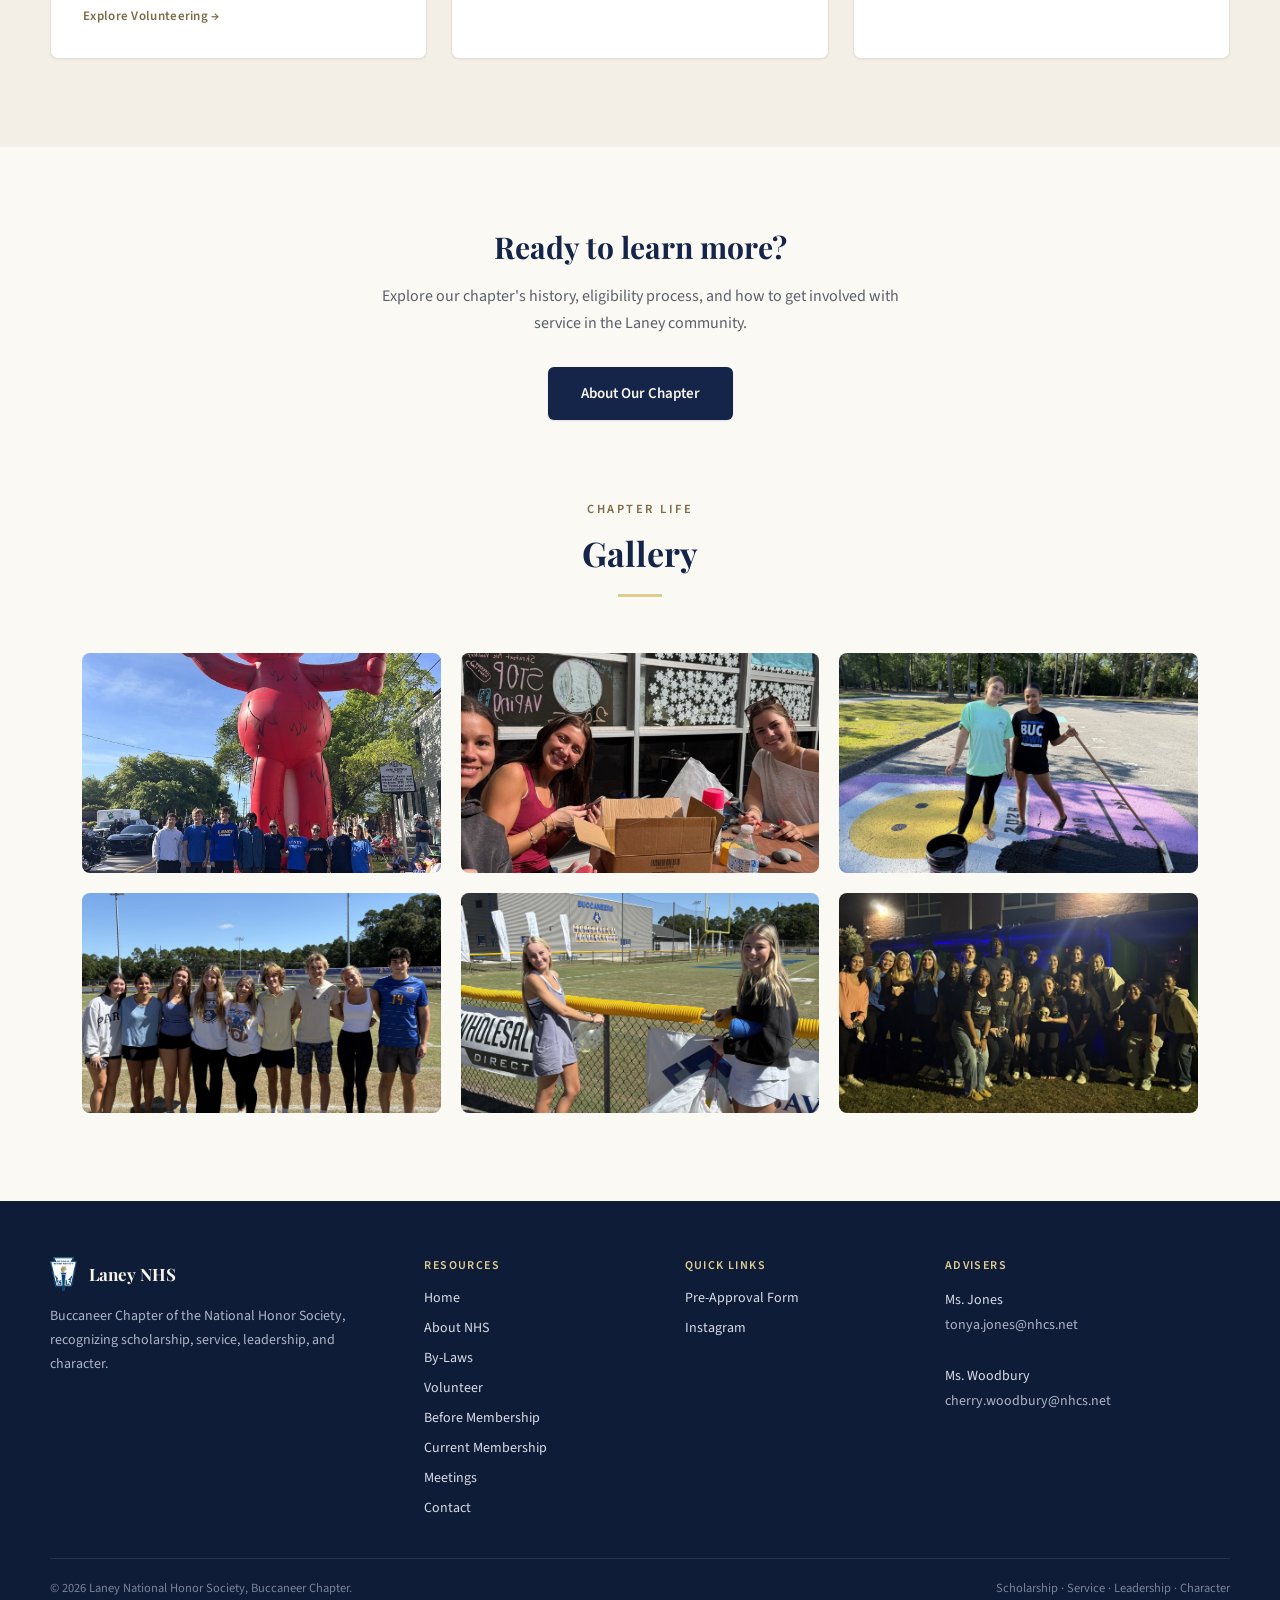
==== commit eaa775c3: "Update Pre-Approval Form link to new document Updated both places it's linked: the Home page's "Get " ====
--- a/index.html
+++ b/index.html
@@ -79,7 +79,7 @@
             <p class="link-card__desc">Browse service categories, see how approval works, and check upcoming sign-up slots to start earning points.</p>
             <span class="link-card__cta">Explore Volunteering &rarr;</span>
           </a>
-          <a href="https://docs.google.com/document/d/1cUx2-V5nQm0JadVQ_3Qz4kexI_a5m37xxIAc1M7Jhzw/edit?tab=t.nqt0bi9y2y2f" class="card link-card" target="_blank" rel="noopener noreferrer">
+          <a href="https://docs.google.com/document/d/11HQhjEnb9GXXi5f8xGJ4nX1GZtjnt0so/edit?usp=sharing&amp;ouid=113870391324682496045&amp;rtpof=true&amp;sd=true" class="card link-card" target="_blank" rel="noopener noreferrer">
             <div class="link-card__icon">
               <svg viewBox="0 0 24 24" fill="none" stroke="currentColor" stroke-width="1.6"><rect x="5" y="4" width="14" height="17" rx="2"/><path d="M9 3.5h6v2H9z"/><path d="M8.5 13l2.2 2.2L15.5 11"/></svg>
             </div>
--- a/assets/css/style.css
+++ b/assets/css/style.css
@@ -153,6 +153,84 @@
   border-bottom-color: var(--bronze-muted);
 }
 
+/* -------------------- Nav dropdown (Membership) -------------------- */
+
+.nav-dropdown { position: relative; }
+
+.nav-dropdown__trigger {
+  display: inline-flex;
+  align-items: center;
+  gap: 5px;
+  cursor: pointer;
+  background: none;
+  border: none;
+  border-bottom: 2px solid transparent;
+  font-family: var(--font-body);
+  font-size: 15px;
+  font-weight: 600;
+  letter-spacing: 0.3px;
+}
+
+.nav-dropdown__chevron {
+  width: 13px;
+  height: 13px;
+  transition: transform 0.15s ease;
+}
+
+.nav-dropdown.is-open .nav-dropdown__chevron {
+  transform: rotate(180deg);
+}
+
+@media (min-width: 901px) {
+  .nav-dropdown:hover .nav-dropdown__chevron,
+  .nav-dropdown:focus-within .nav-dropdown__chevron {
+    transform: rotate(180deg);
+  }
+}
+
+.nav-dropdown__panel {
+  display: none;
+  position: absolute;
+  top: 100%;
+  left: 0;
+  min-width: 200px;
+  background: #FFFFFF;
+  border: 1px solid var(--card-border);
+  border-radius: 8px;
+  box-shadow: 0 16px 28px rgba(21, 36, 73, 0.12);
+  padding: 8px;
+  margin-top: 4px;
+}
+
+.nav-dropdown.is-open .nav-dropdown__panel {
+  display: block;
+}
+
+@media (min-width: 901px) {
+  .nav-dropdown:hover .nav-dropdown__panel,
+  .nav-dropdown:focus-within .nav-dropdown__panel {
+    display: block;
+  }
+}
+
+.nav-dropdown__item {
+  display: block;
+  font-family: var(--font-body);
+  font-size: 14.5px;
+  font-weight: 600;
+  color: var(--navy);
+  text-decoration: none;
+  padding: 10px 14px;
+  border-radius: 6px;
+}
+
+.nav-dropdown__item:hover { color: var(--navy); background: var(--section-alt); }
+
+.nav-dropdown__item--active {
+  color: var(--bronze-muted);
+  background: var(--section-alt);
+}
+
 /* -------------------- Mobile nav toggle -------------------- */
 
 .nav-toggle {
@@ -202,6 +280,33 @@
     background: var(--section-alt);
     border-bottom-color: var(--card-border);
   }
+
+  .nav-dropdown { width: 100%; }
+
+  .nav-dropdown__trigger {
+    width: 100%;
+    justify-content: space-between;
+    padding: 14px 12px;
+    border-bottom: 1px solid var(--card-border);
+    border-radius: 4px;
+  }
+
+  .nav-dropdown__panel {
+    display: none;
+    position: static;
+    box-shadow: none;
+    border: none;
+    padding: 0;
+    margin: 0;
+  }
+
+  .nav-dropdown__item {
+    padding: 12px 12px 12px 20px;
+    border-bottom: 1px solid var(--card-border);
+    border-radius: 4px;
+  }
+
+  .nav-dropdown__item--active { background: var(--section-alt); }
 }
 
 /* -------------------- Buttons -------------------- */
@@ -587,6 +692,76 @@
   font-family: var(--font-body);
   font-size: 12.5px;
   color: var(--footer-copy);
+}
+
+/* -------------------- Sheet-backed data rows (meetings, etc.) -------------------- */
+
+.meeting-row {
+  display: grid;
+  grid-template-columns: 1fr 1fr 1fr;
+  align-items: center;
+  padding: 18px 24px;
+  border-bottom: 1px solid #F0EEE8;
+}
+
+.meeting-row--head {
+  padding: 16px 24px;
+  background: var(--section-alt);
+  border-bottom: 1px solid var(--card-border);
+}
+
+.meeting-row__links { display: contents; }
+
+@media (max-width: 560px) {
+  .meeting-row--head { display: none; }
+  .meeting-row {
+    grid-template-columns: 1fr;
+    gap: 10px;
+    padding: 16px 20px;
+  }
+  .meeting-row__links {
+    display: flex;
+    gap: 20px;
+    flex-wrap: wrap;
+  }
+}
+
+/* -------------------- Contact form -------------------- */
+
+.form-field {
+  display: flex;
+  flex-direction: column;
+  gap: 6px;
+}
+
+.form-field label {
+  font-family: var(--font-body);
+  font-size: 13px;
+  font-weight: 600;
+  color: var(--navy);
+}
+
+.form-input {
+  width: 100%;
+  box-sizing: border-box;
+  padding: 12px 14px;
+  border: 1px solid var(--card-border);
+  border-radius: 6px;
+  font-family: var(--font-body);
+  font-size: 15px;
+  color: var(--text-dark);
+  background: #FFFFFF;
+  transition: border-color 0.15s ease;
+}
+
+.form-input:focus {
+  outline: none;
+  border-color: var(--bronze-muted);
+}
+
+textarea.form-input {
+  resize: vertical;
+  min-height: 120px;
 }
 
 /* -------------------- Pill links (quick jump nav) -------------------- */
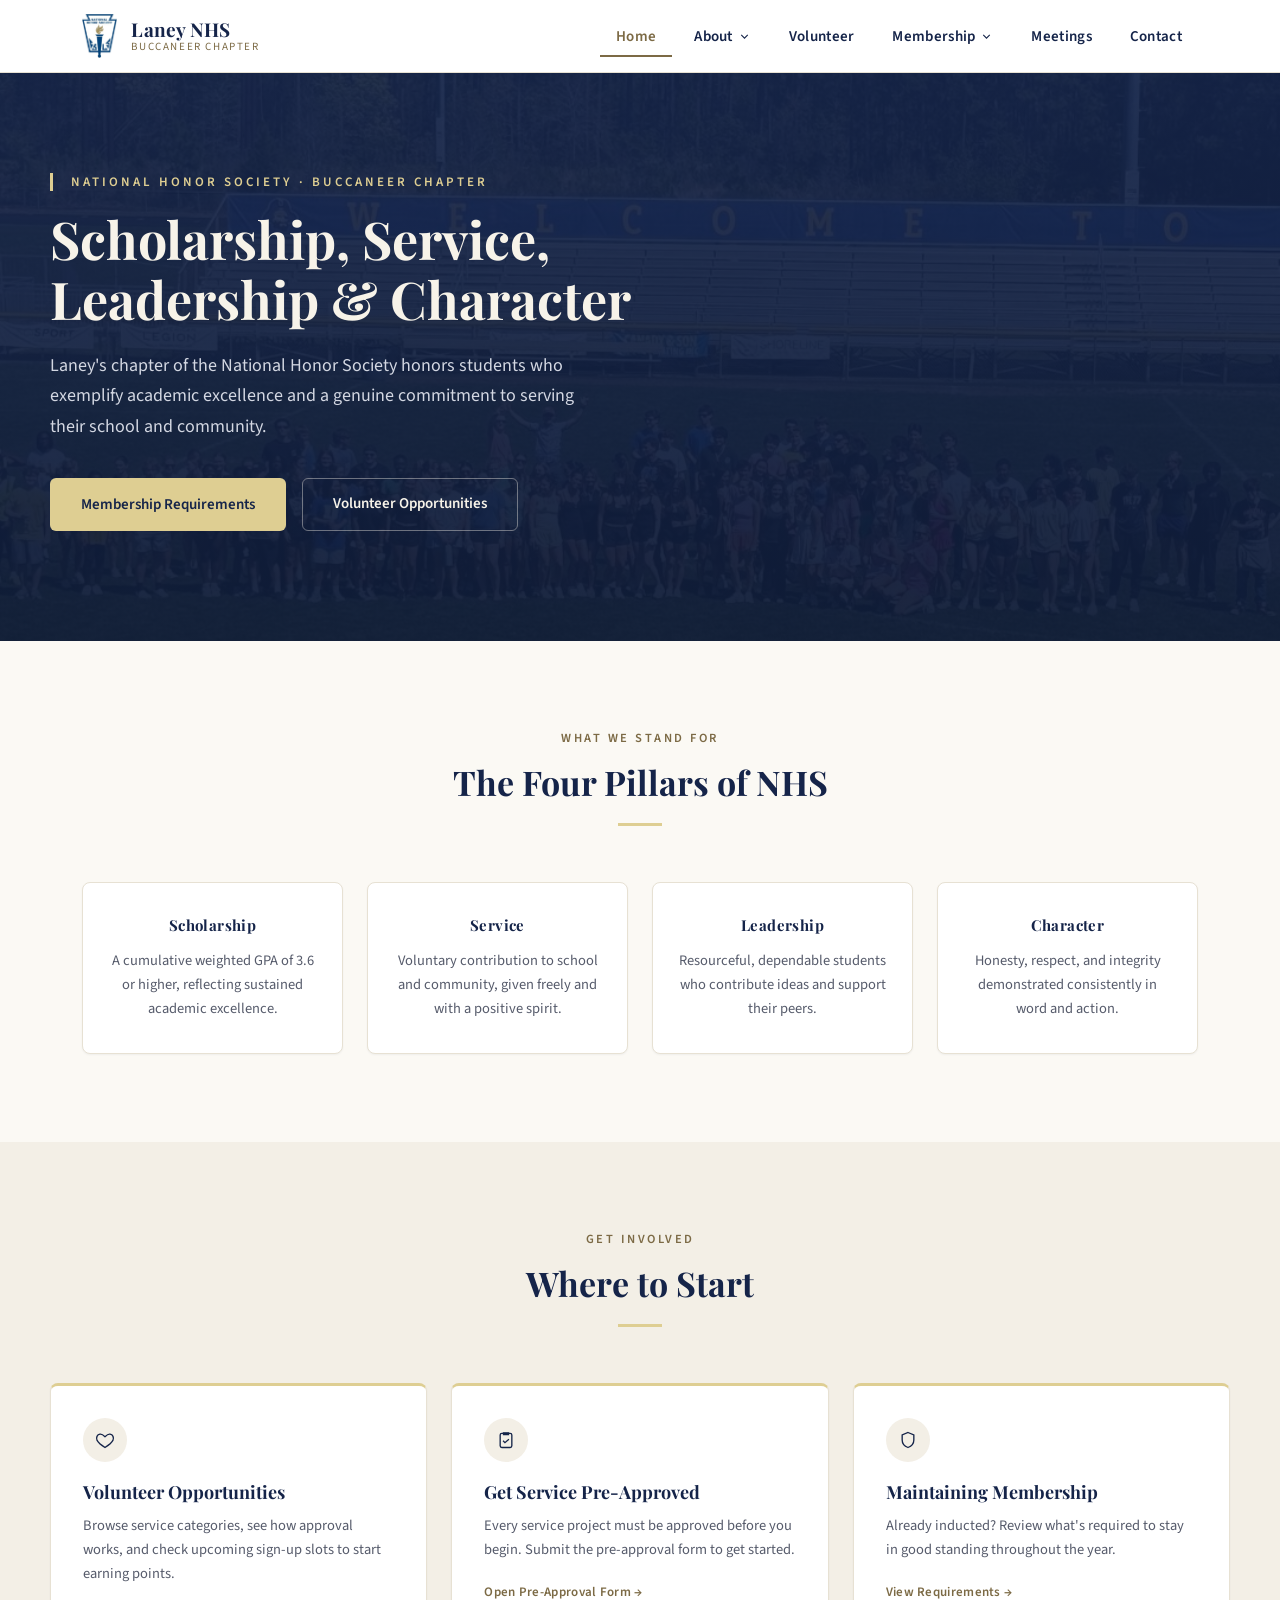
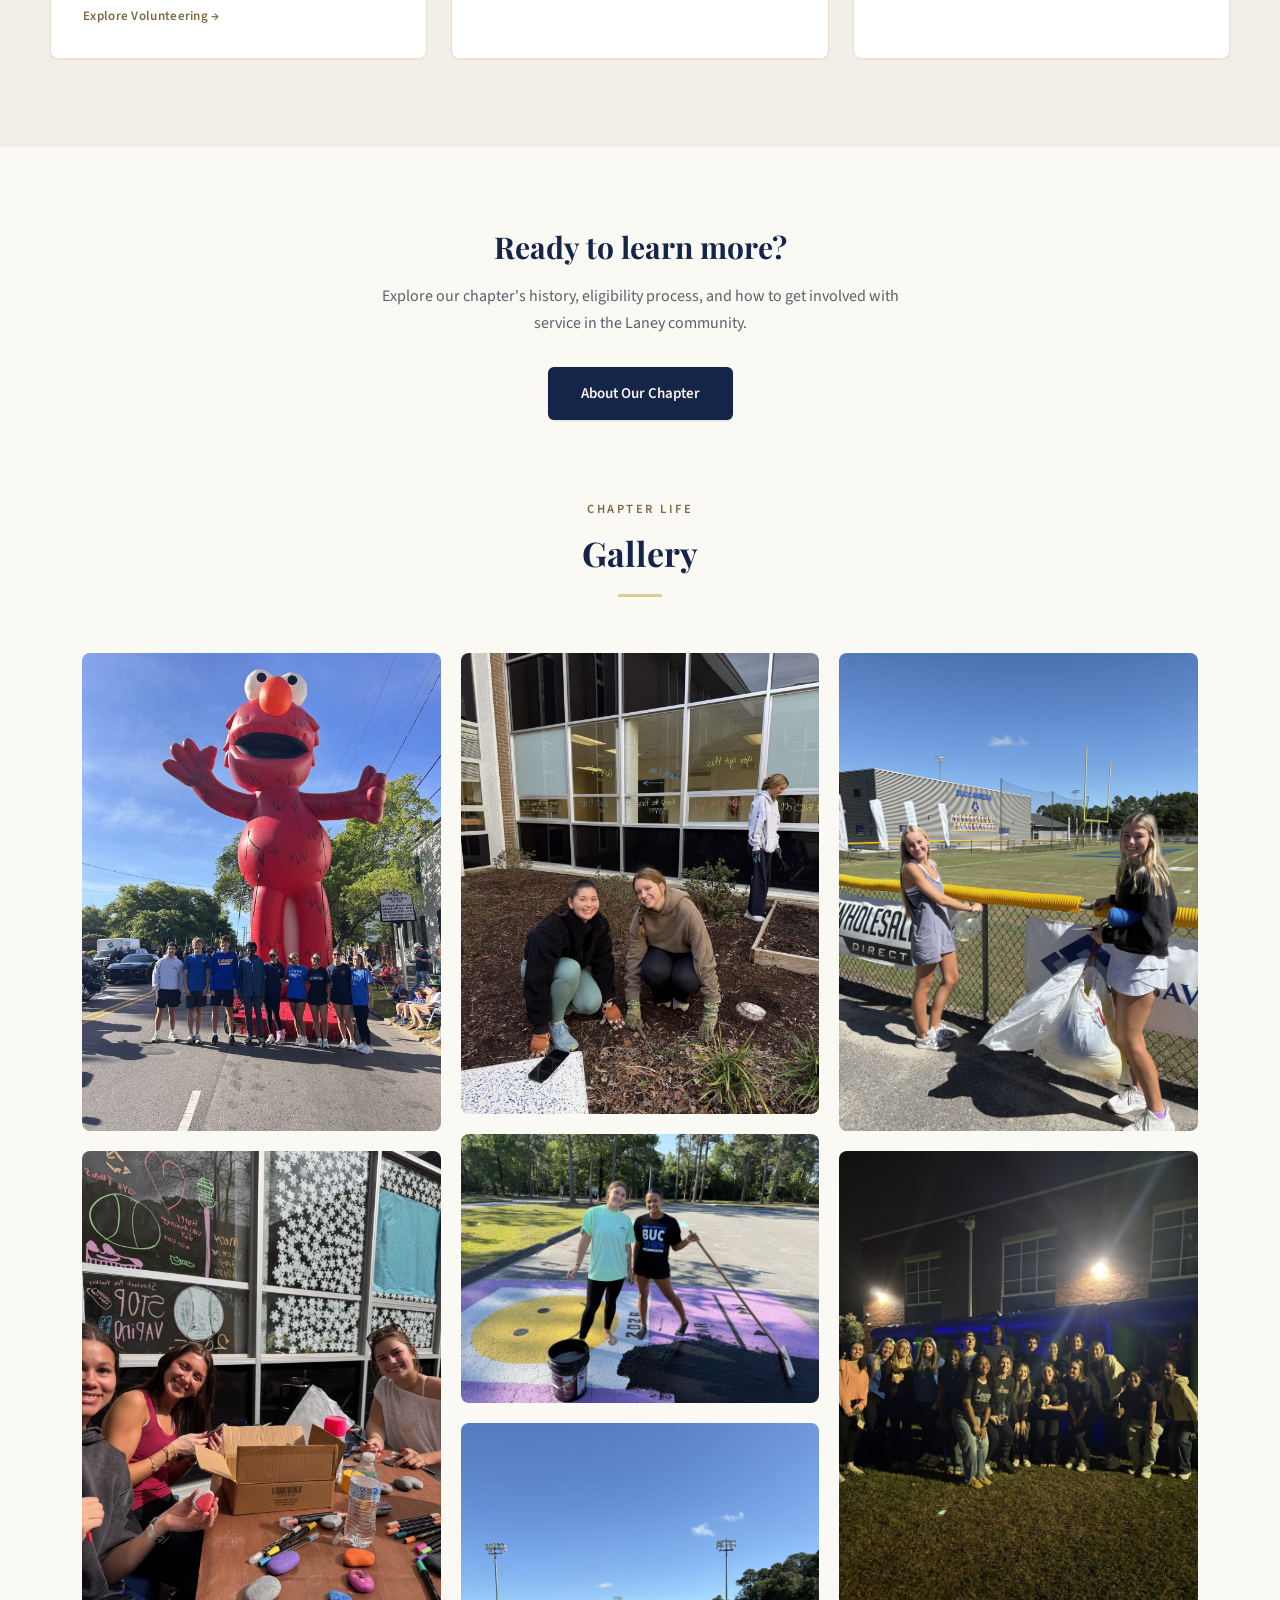
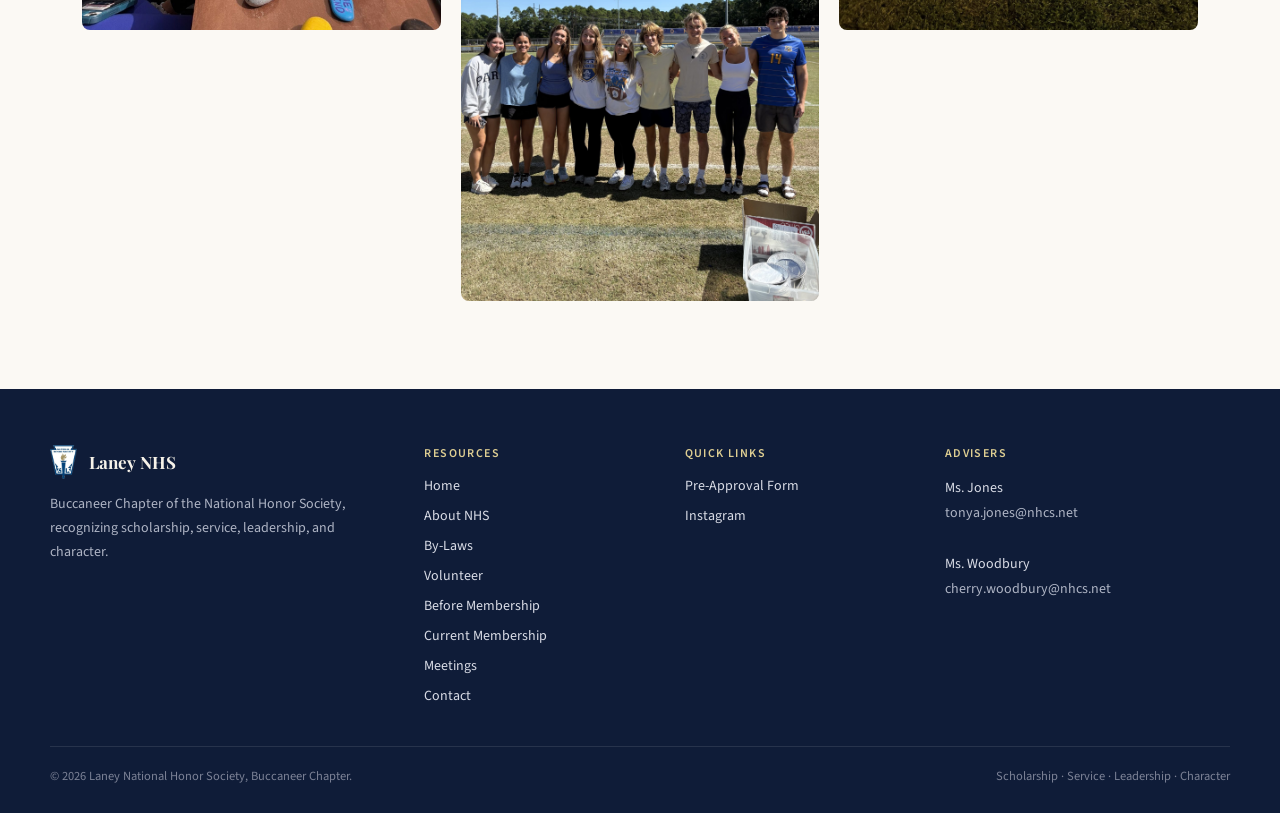
==== commit af015566: "Switch gallery to masonry layout, add gardening photo Gallery photos now display at their natural as" ====
--- a/index.html
+++ b/index.html
@@ -113,12 +113,13 @@
         <h2>Gallery</h2>
       </div>
       <div class="gallery-grid">
-        <img src="assets/images/gallery-parade.jpg" alt="Laney NHS members at a parade" style="width:100%;height:220px;object-fit:cover;border-radius:8px">
-        <img src="assets/images/gallery-rock-painting.jpg" alt="Laney NHS members painting rocks" style="width:100%;height:220px;object-fit:cover;border-radius:8px">
-        <img src="assets/images/gallery-parking-spot.jpg" alt="Laney NHS members with a painted senior parking spot" style="width:100%;height:220px;object-fit:cover;border-radius:8px">
-        <img src="assets/images/gallery-field-day.jpg" alt="Laney NHS members at a school event" style="width:100%;height:220px;object-fit:cover;border-radius:8px">
-        <img src="assets/images/gallery-cleanup.jpg" alt="Laney NHS members cleaning up the football field" style="width:100%;height:220px;object-fit:cover;border-radius:8px">
-        <img src="assets/images/gallery-social.jpg" alt="Laney NHS members at a chapter social" style="width:100%;height:220px;object-fit:cover;border-radius:8px">
+        <img src="assets/images/gallery-parade.jpg" alt="Laney NHS members at a parade">
+        <img src="assets/images/gallery-rock-painting.jpg" alt="Laney NHS members painting rocks">
+        <img src="assets/images/gallery-gardening.jpg" alt="Laney NHS members gardening at school">
+        <img src="assets/images/gallery-parking-spot.jpg" alt="Laney NHS members with a painted senior parking spot">
+        <img src="assets/images/gallery-field-day.jpg" alt="Laney NHS members at a school event">
+        <img src="assets/images/gallery-cleanup.jpg" alt="Laney NHS members cleaning up the football field">
+        <img src="assets/images/gallery-social.jpg" alt="Laney NHS members at a chapter social">
       </div>
     </section>
   </main>
--- a/assets/css/style.css
+++ b/assets/css/style.css
@@ -579,7 +579,14 @@
 
 /* -------------------- Gallery -------------------- */
 
-.gallery-grid { display: grid; grid-template-columns: repeat(3, 1fr); gap: 20px; }
+.gallery-grid { columns: 3; column-gap: 20px; }
+.gallery-grid img {
+  width: 100%;
+  display: block;
+  border-radius: 8px;
+  margin-bottom: 20px;
+  break-inside: avoid;
+}
 
 /* -------------------- Image placeholder slots -------------------- */
 
@@ -886,7 +893,7 @@
   .grid-6 { grid-template-columns: repeat(3, 1fr); }
   .grid-3 { grid-template-columns: 1fr; }
   .grid-2 { grid-template-columns: 1fr; }
-  .gallery-grid { grid-template-columns: repeat(2, 1fr); }
+  .gallery-grid { columns: 2; }
   .hero__title { font-size: 38px; }
   .hero__inner { max-width: 100%; }
   .site-footer__grid { grid-template-columns: 1fr 1fr; }
@@ -903,7 +910,7 @@
   .grid-4 { grid-template-columns: 1fr; }
   .grid-5 { grid-template-columns: repeat(2, 1fr); }
   .grid-6 { grid-template-columns: repeat(2, 1fr); }
-  .gallery-grid { grid-template-columns: 1fr; }
+  .gallery-grid { columns: 1; }
   .page-banner { padding: 48px 20px 40px; }
   .hero { padding: 64px 20px 72px; }
   .hero__title { font-size: 30px; }
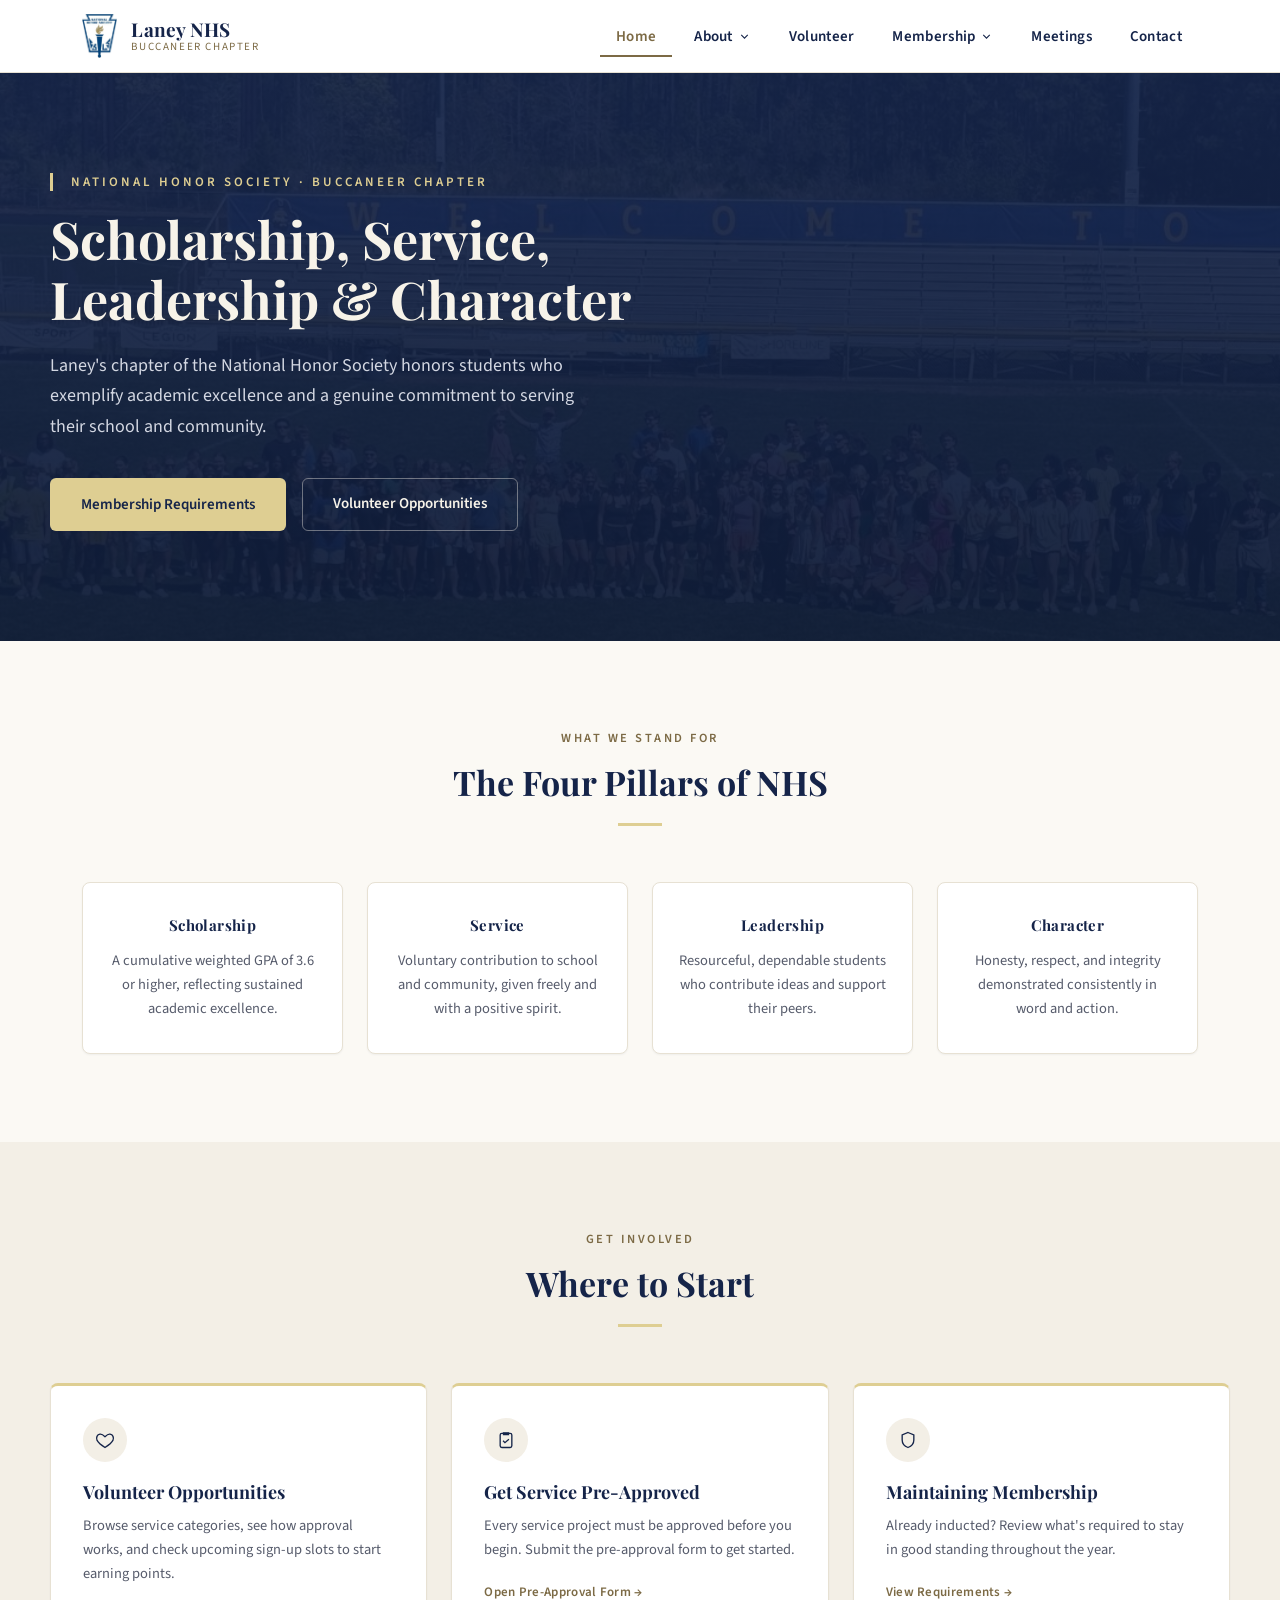
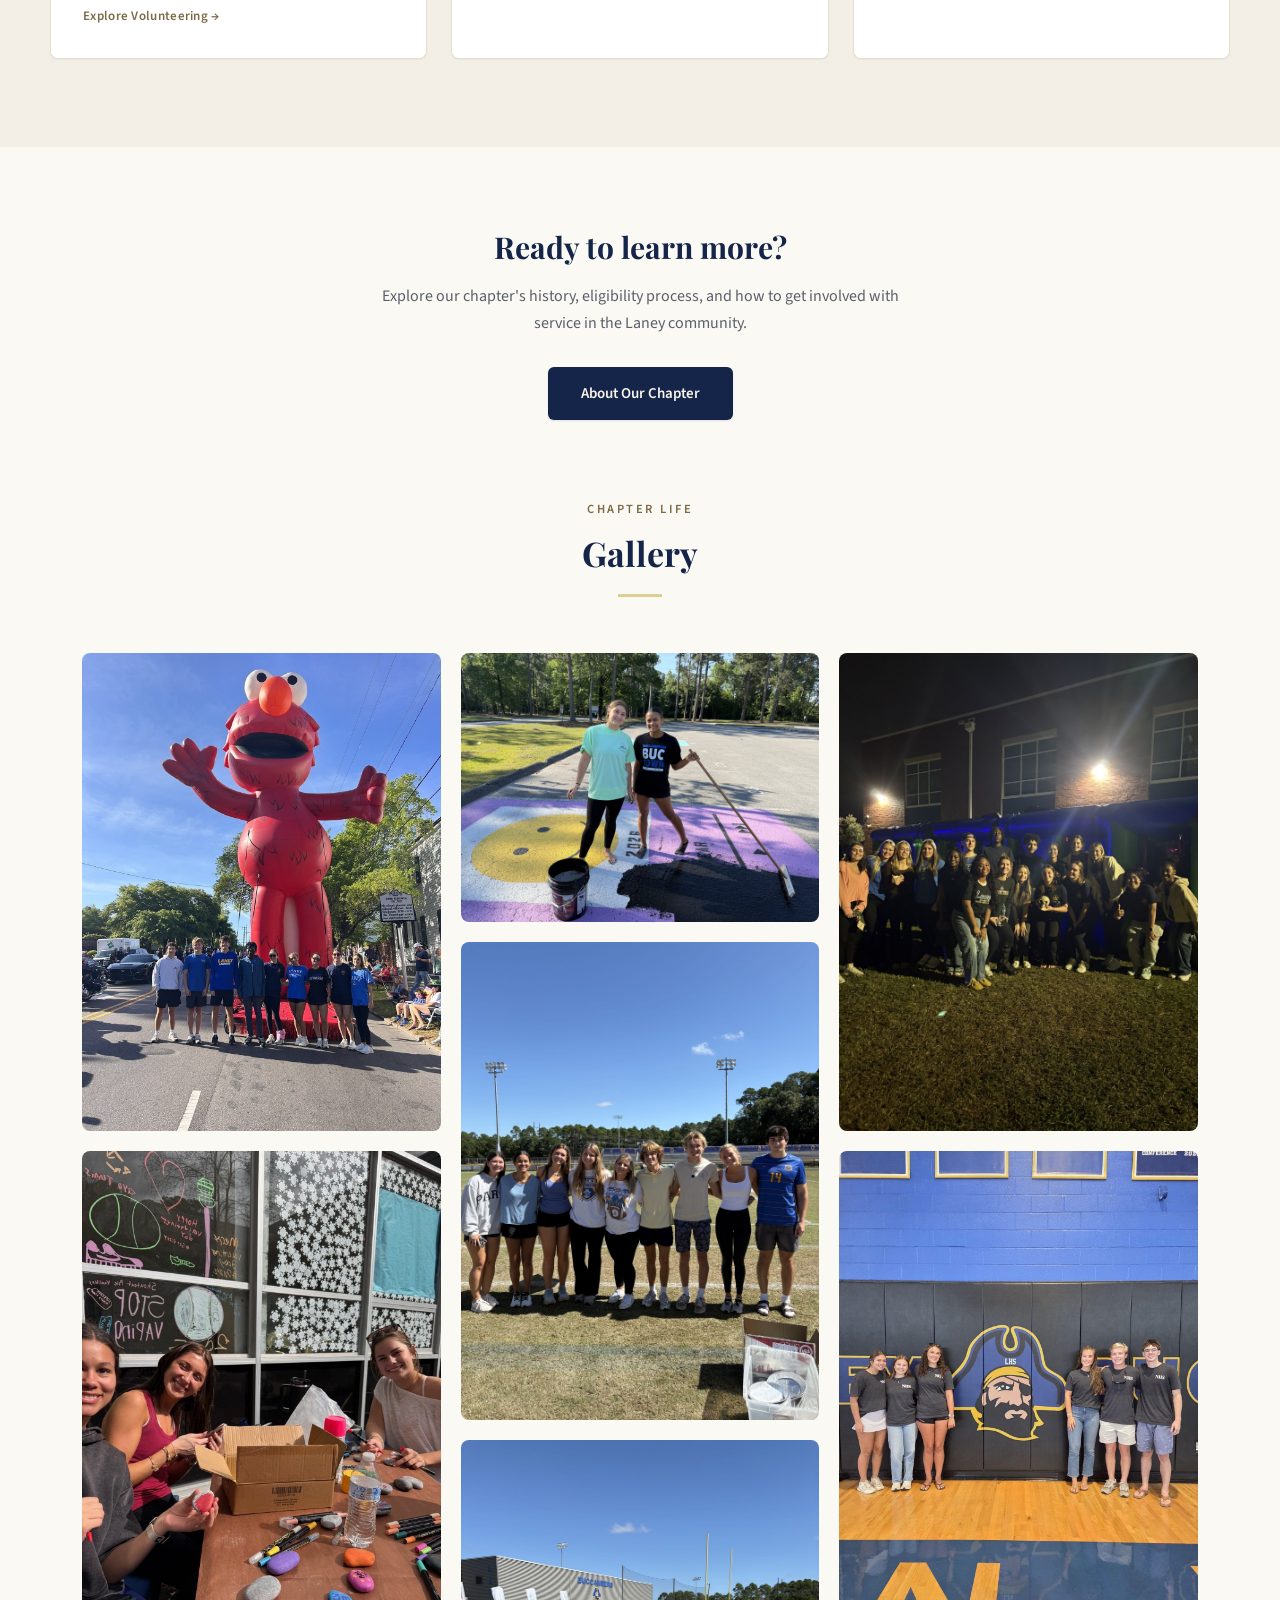
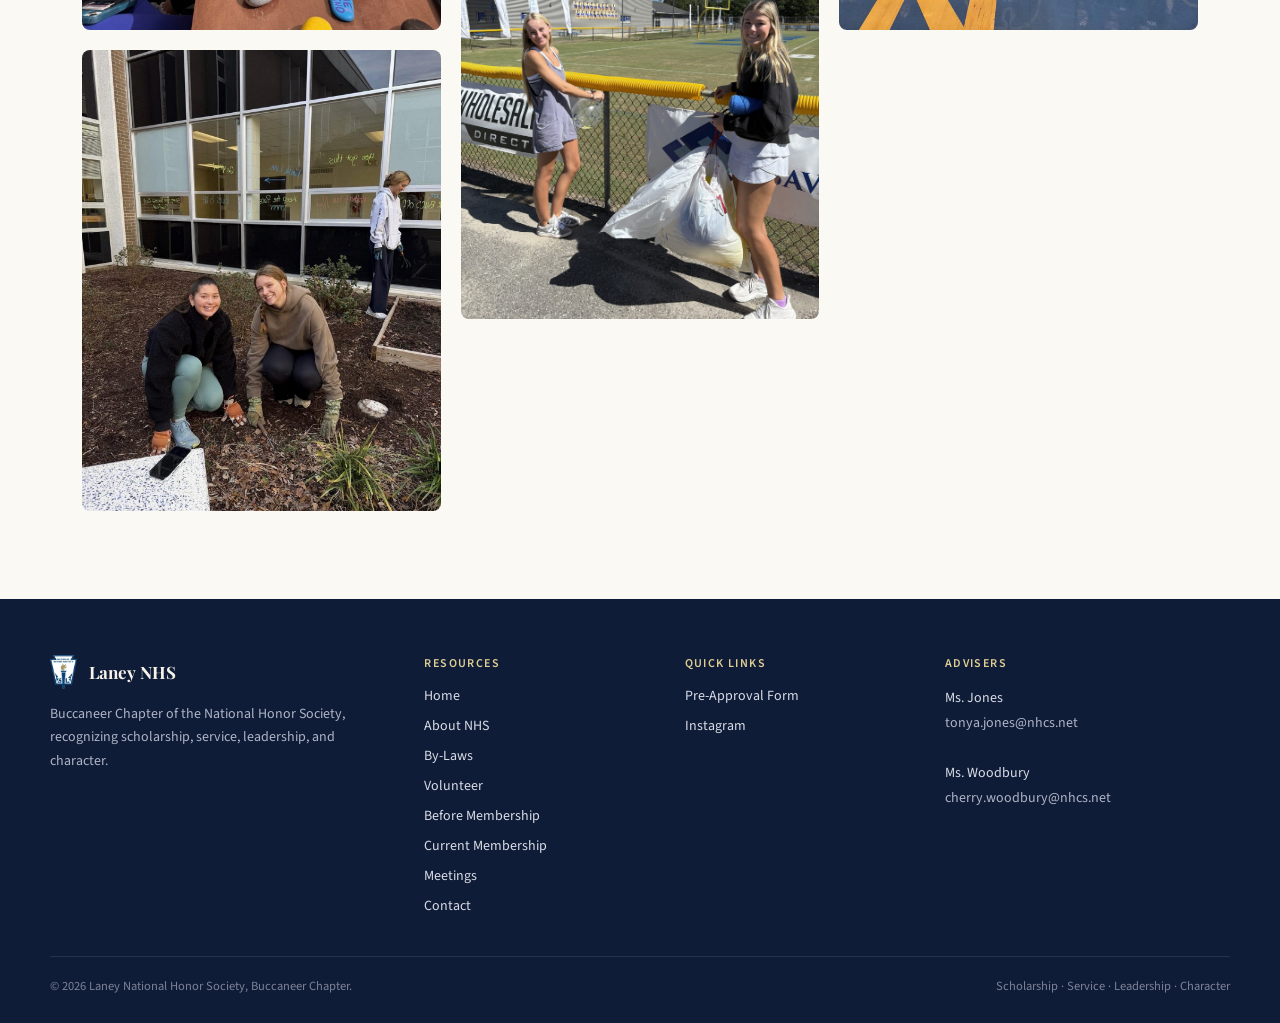
==== commit b7172fd7: "Add officers group photo to gallery Co-Authored-By: Claude Sonnet 5 <noreply@anthropic.com> Claude-S" ====
--- a/index.html
+++ b/index.html
@@ -120,6 +120,7 @@
         <img src="assets/images/gallery-field-day.jpg" alt="Laney NHS members at a school event">
         <img src="assets/images/gallery-cleanup.jpg" alt="Laney NHS members cleaning up the football field">
         <img src="assets/images/gallery-social.jpg" alt="Laney NHS members at a chapter social">
+        <img src="assets/images/gallery-officers.jpg" alt="Laney NHS officers in front of the Buccaneer mural">
       </div>
     </section>
   </main>
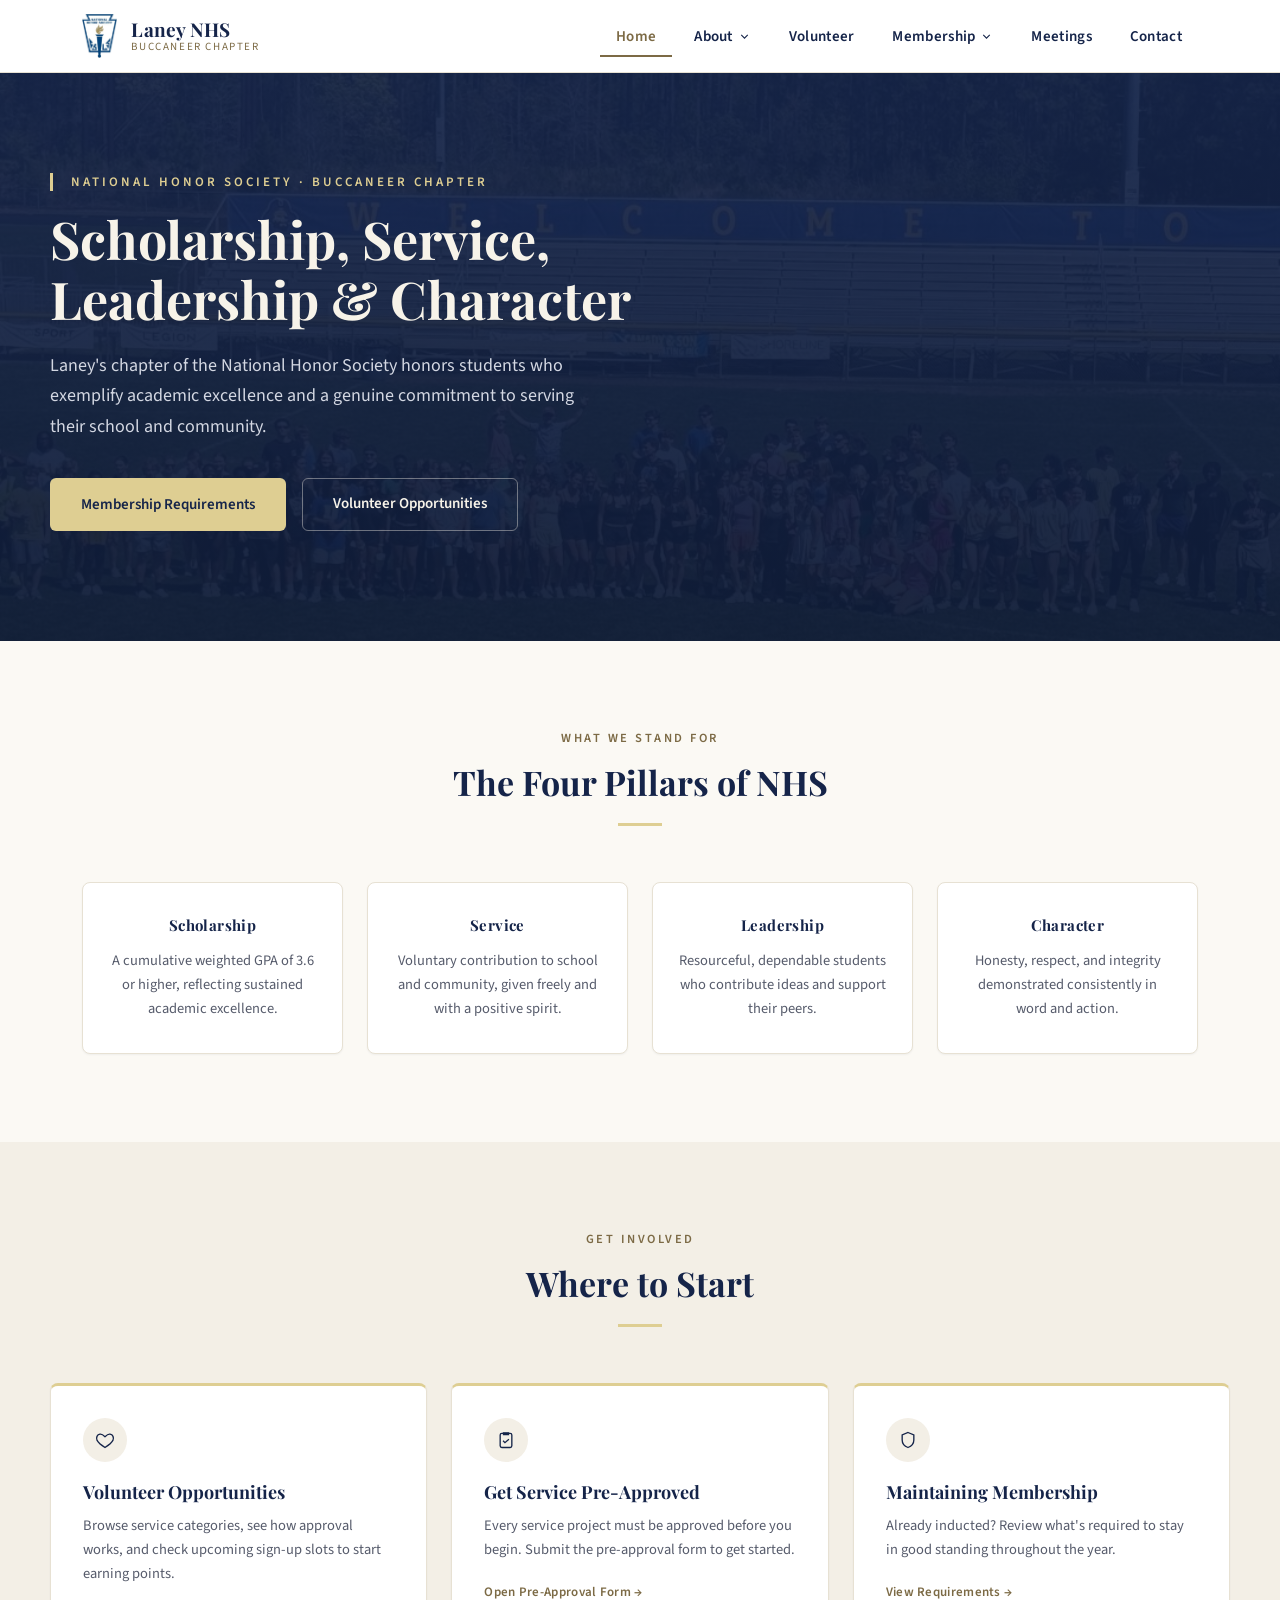
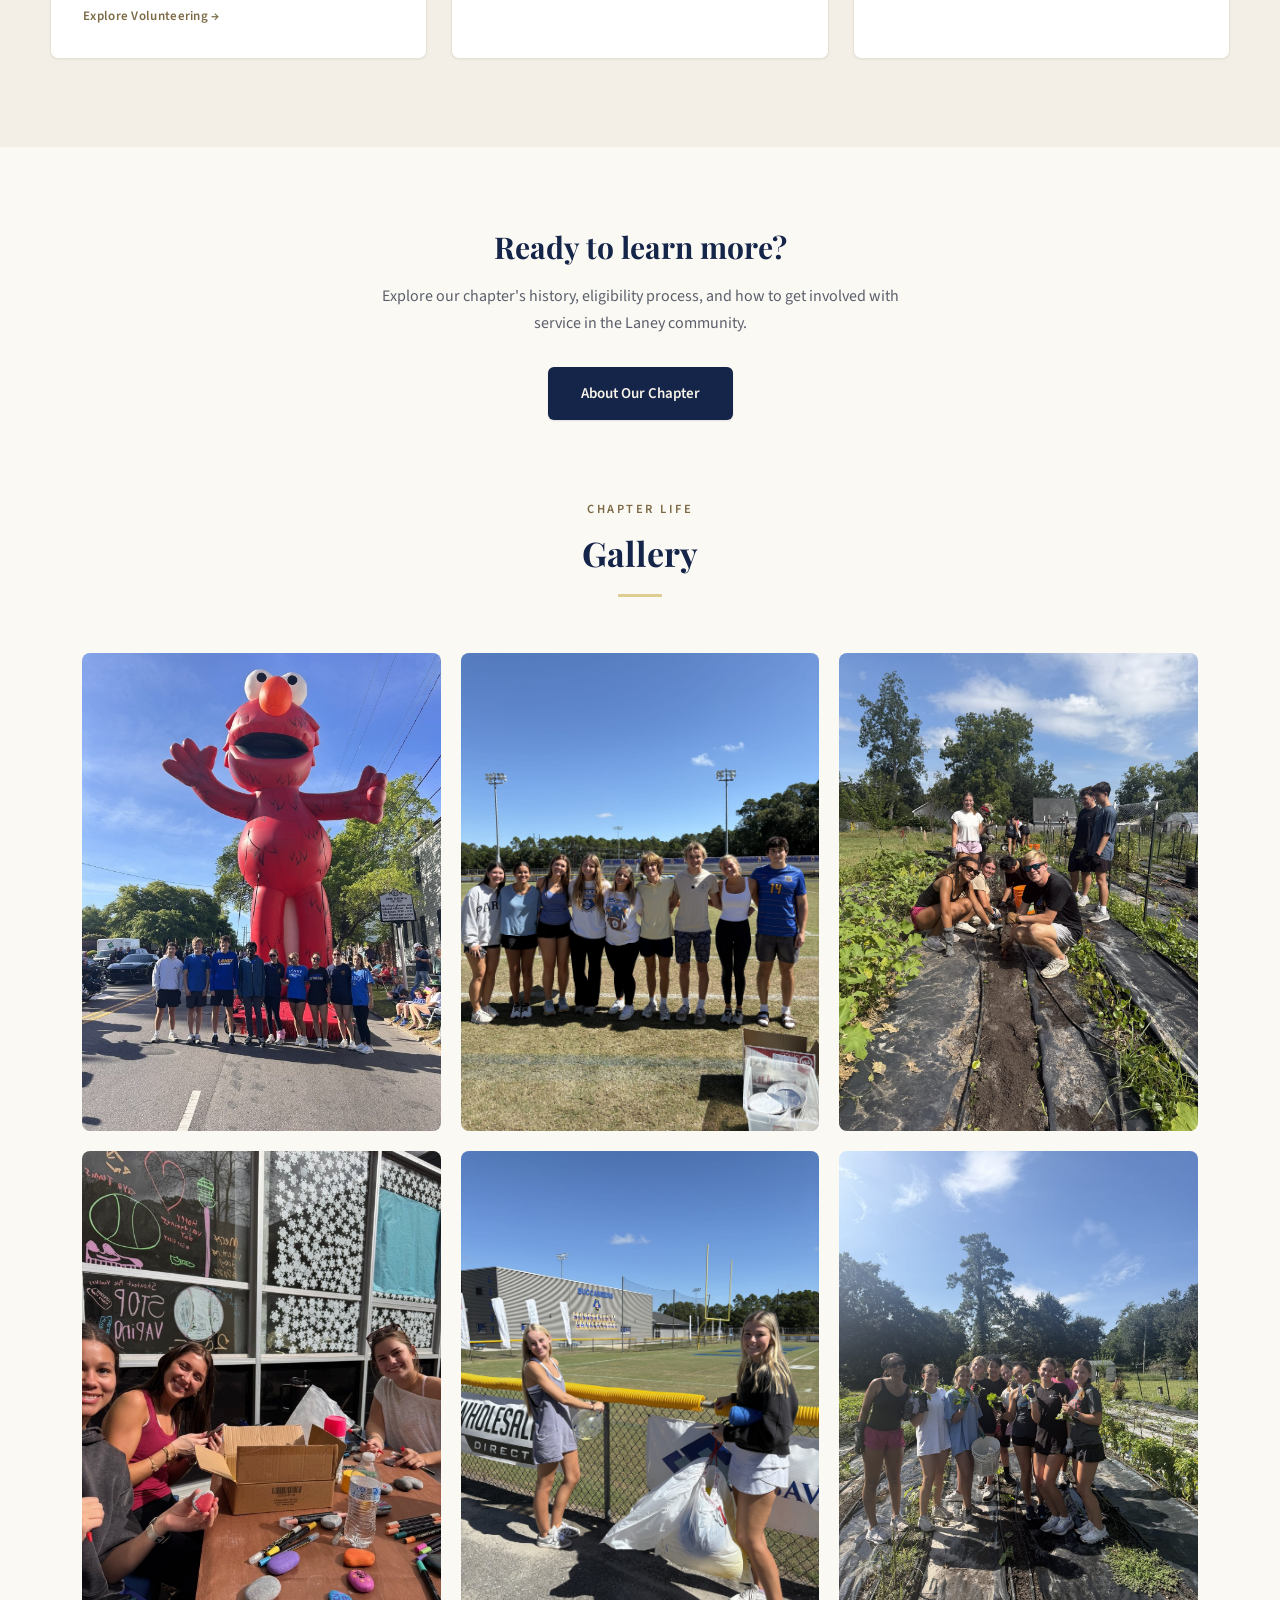
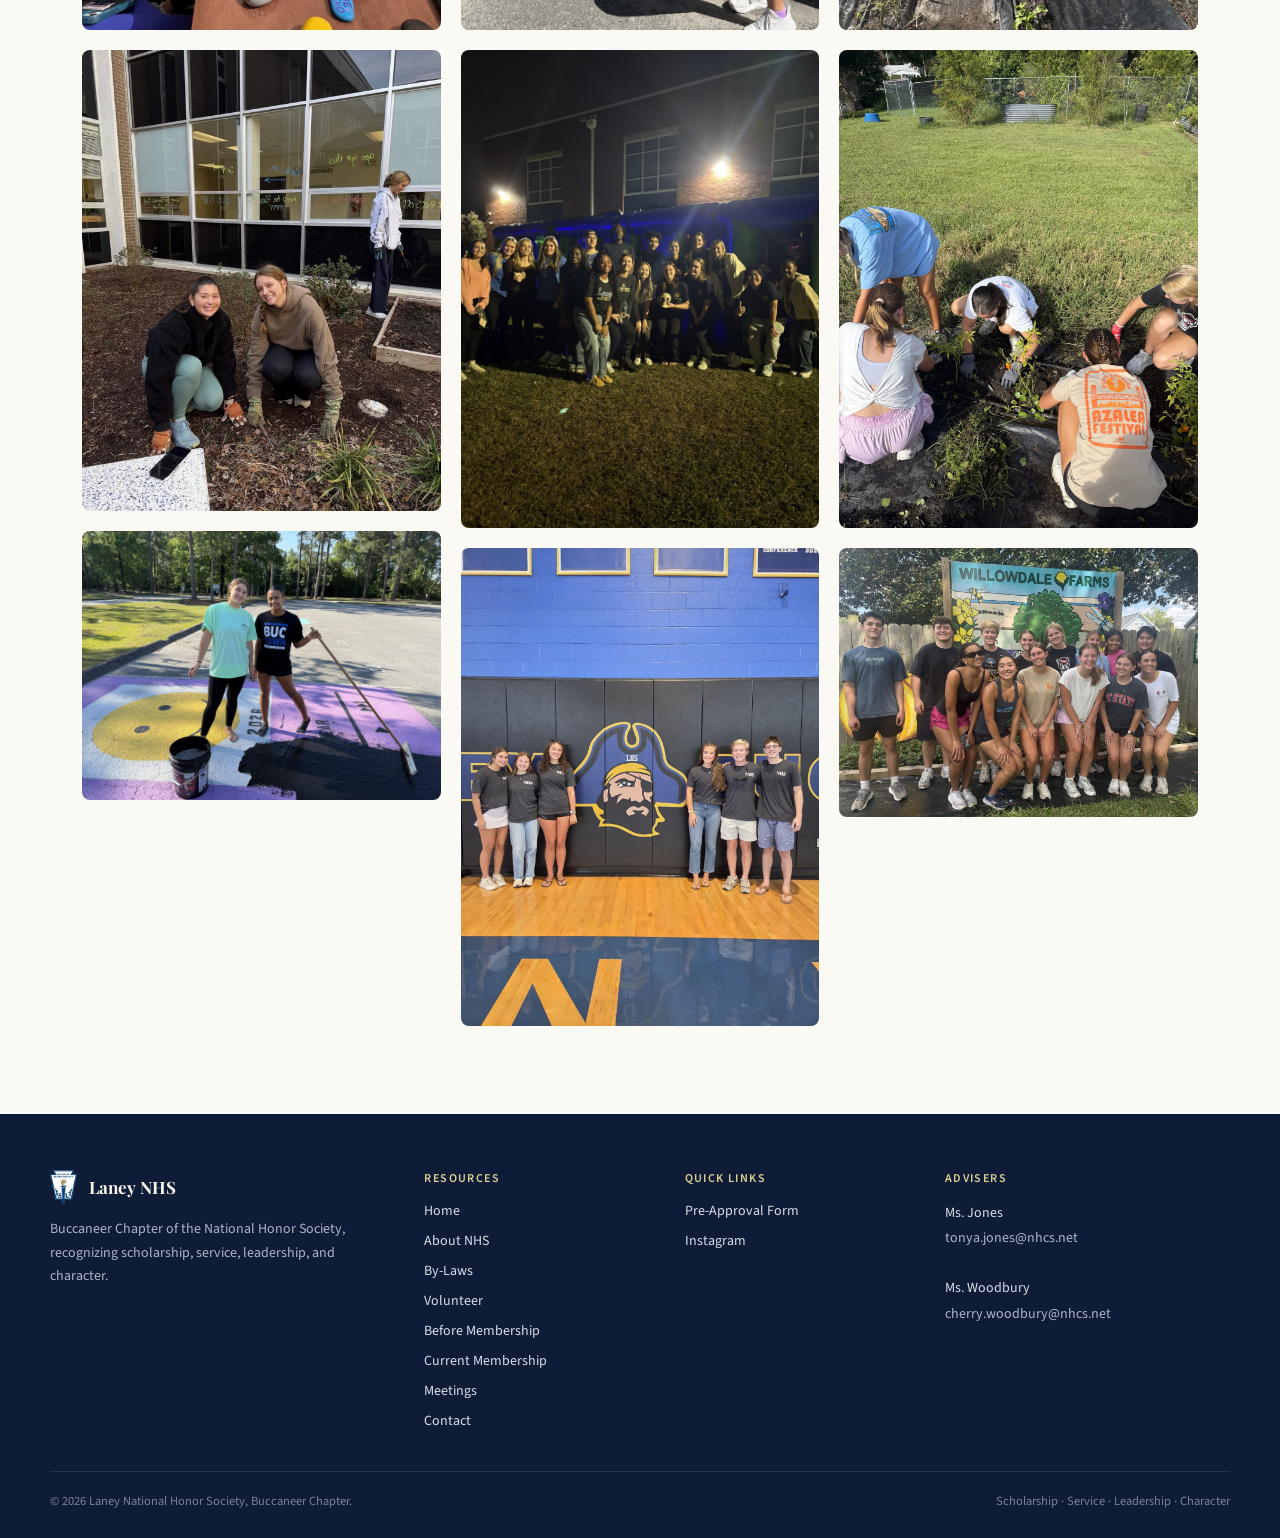
==== commit 6114d45e: "Add 4 Willowdale Farms volunteer photos to gallery Co-Authored-By: Claude Sonnet 5 <noreply@anthropi" ====
--- a/index.html
+++ b/index.html
@@ -121,6 +121,10 @@
         <img src="assets/images/gallery-cleanup.jpg" alt="Laney NHS members cleaning up the football field">
         <img src="assets/images/gallery-social.jpg" alt="Laney NHS members at a chapter social">
         <img src="assets/images/gallery-officers.jpg" alt="Laney NHS officers in front of the Buccaneer mural">
+        <img src="assets/images/gallery-farm1.jpg" alt="Laney NHS members volunteering at Willowdale Farms">
+        <img src="assets/images/gallery-farm2.jpg" alt="Laney NHS members harvesting at Willowdale Farms">
+        <img src="assets/images/gallery-farm3.jpg" alt="Laney NHS members planting at Willowdale Farms">
+        <img src="assets/images/gallery-farm4.jpg" alt="Laney NHS members at Willowdale Farms">
       </div>
     </section>
   </main>
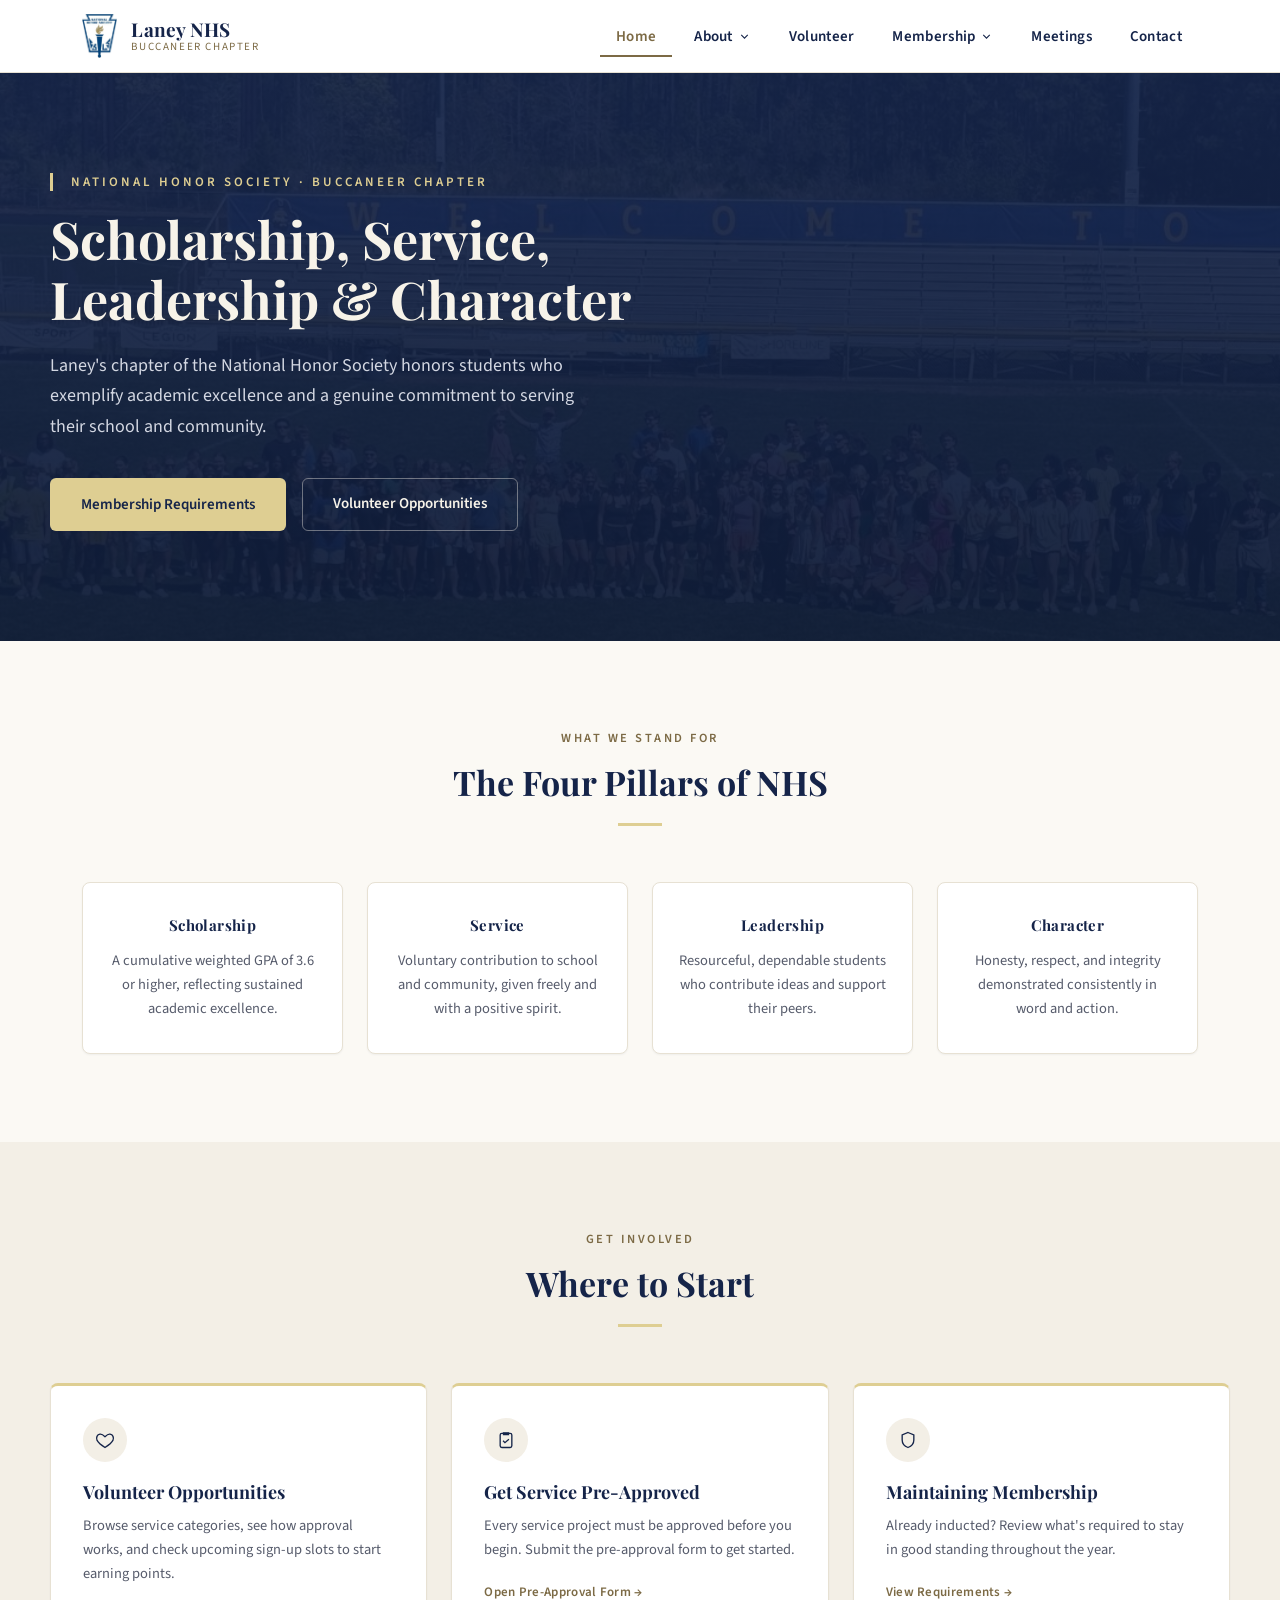
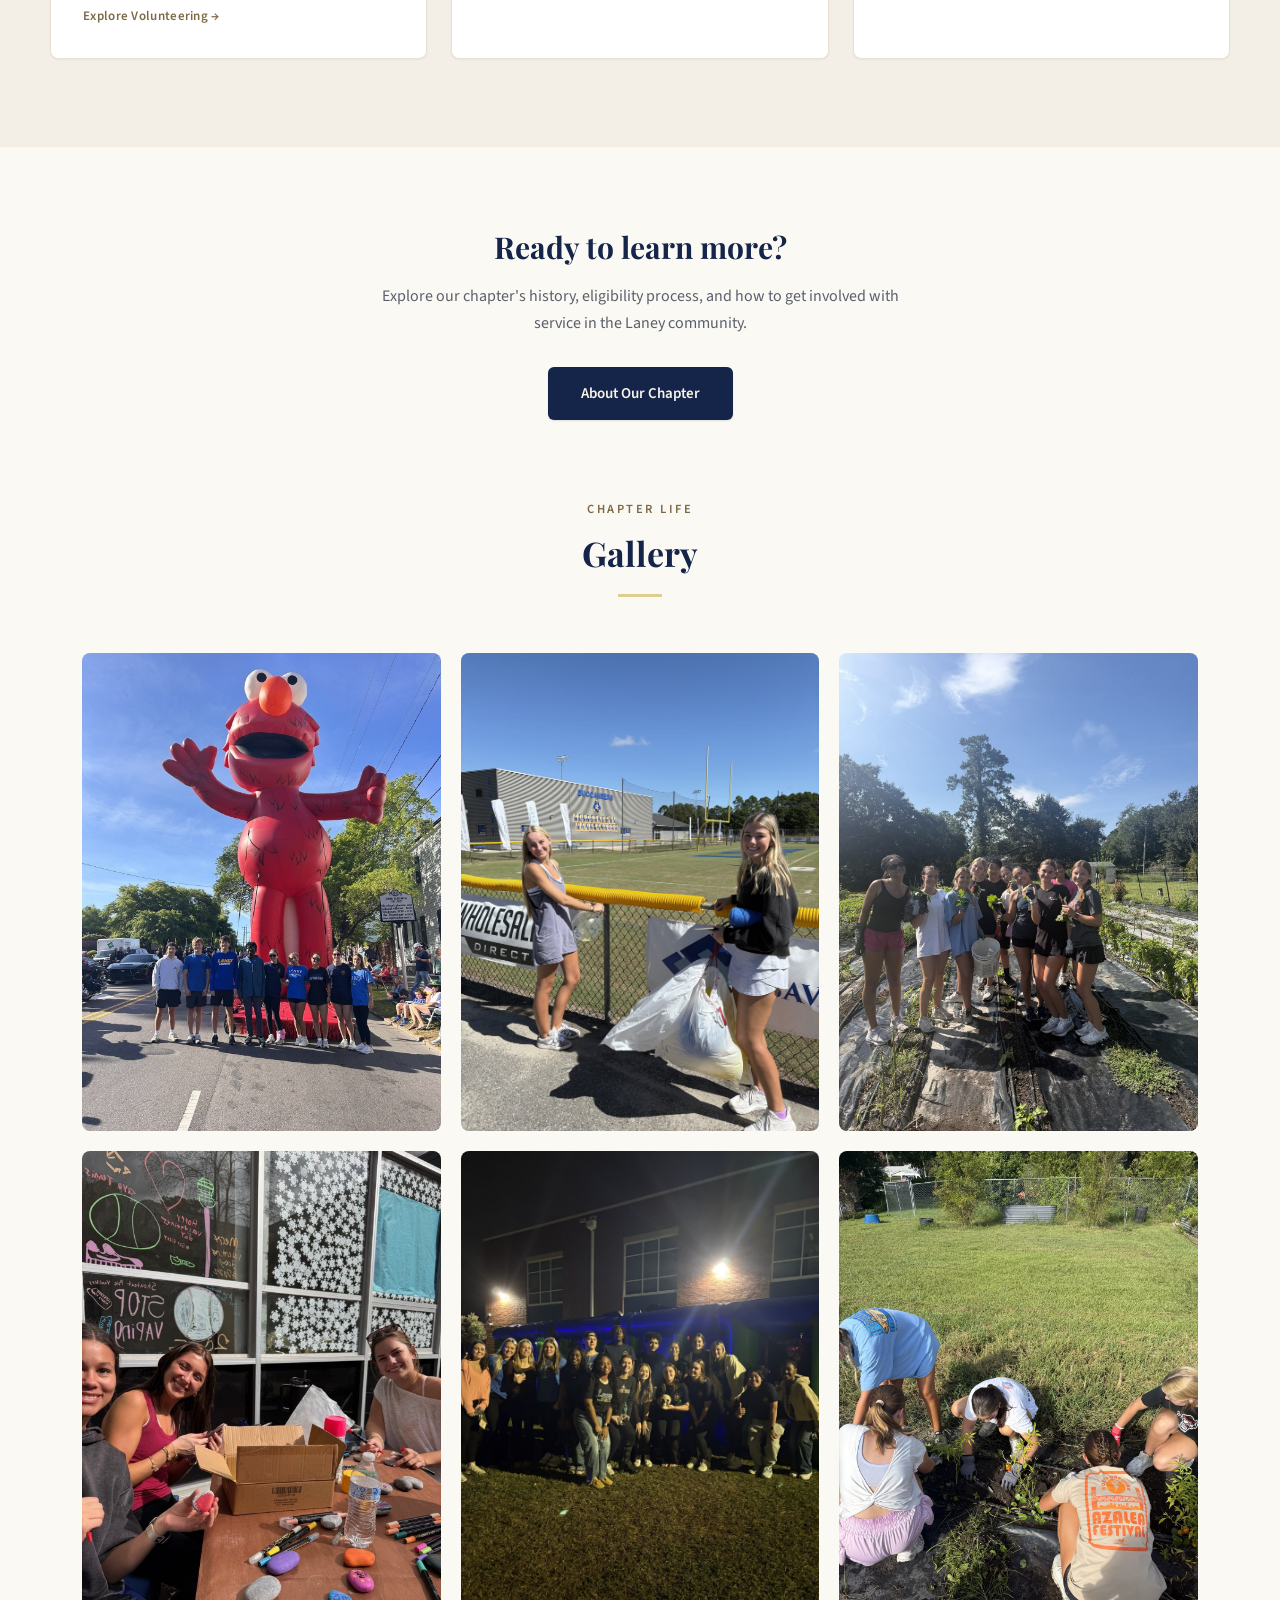
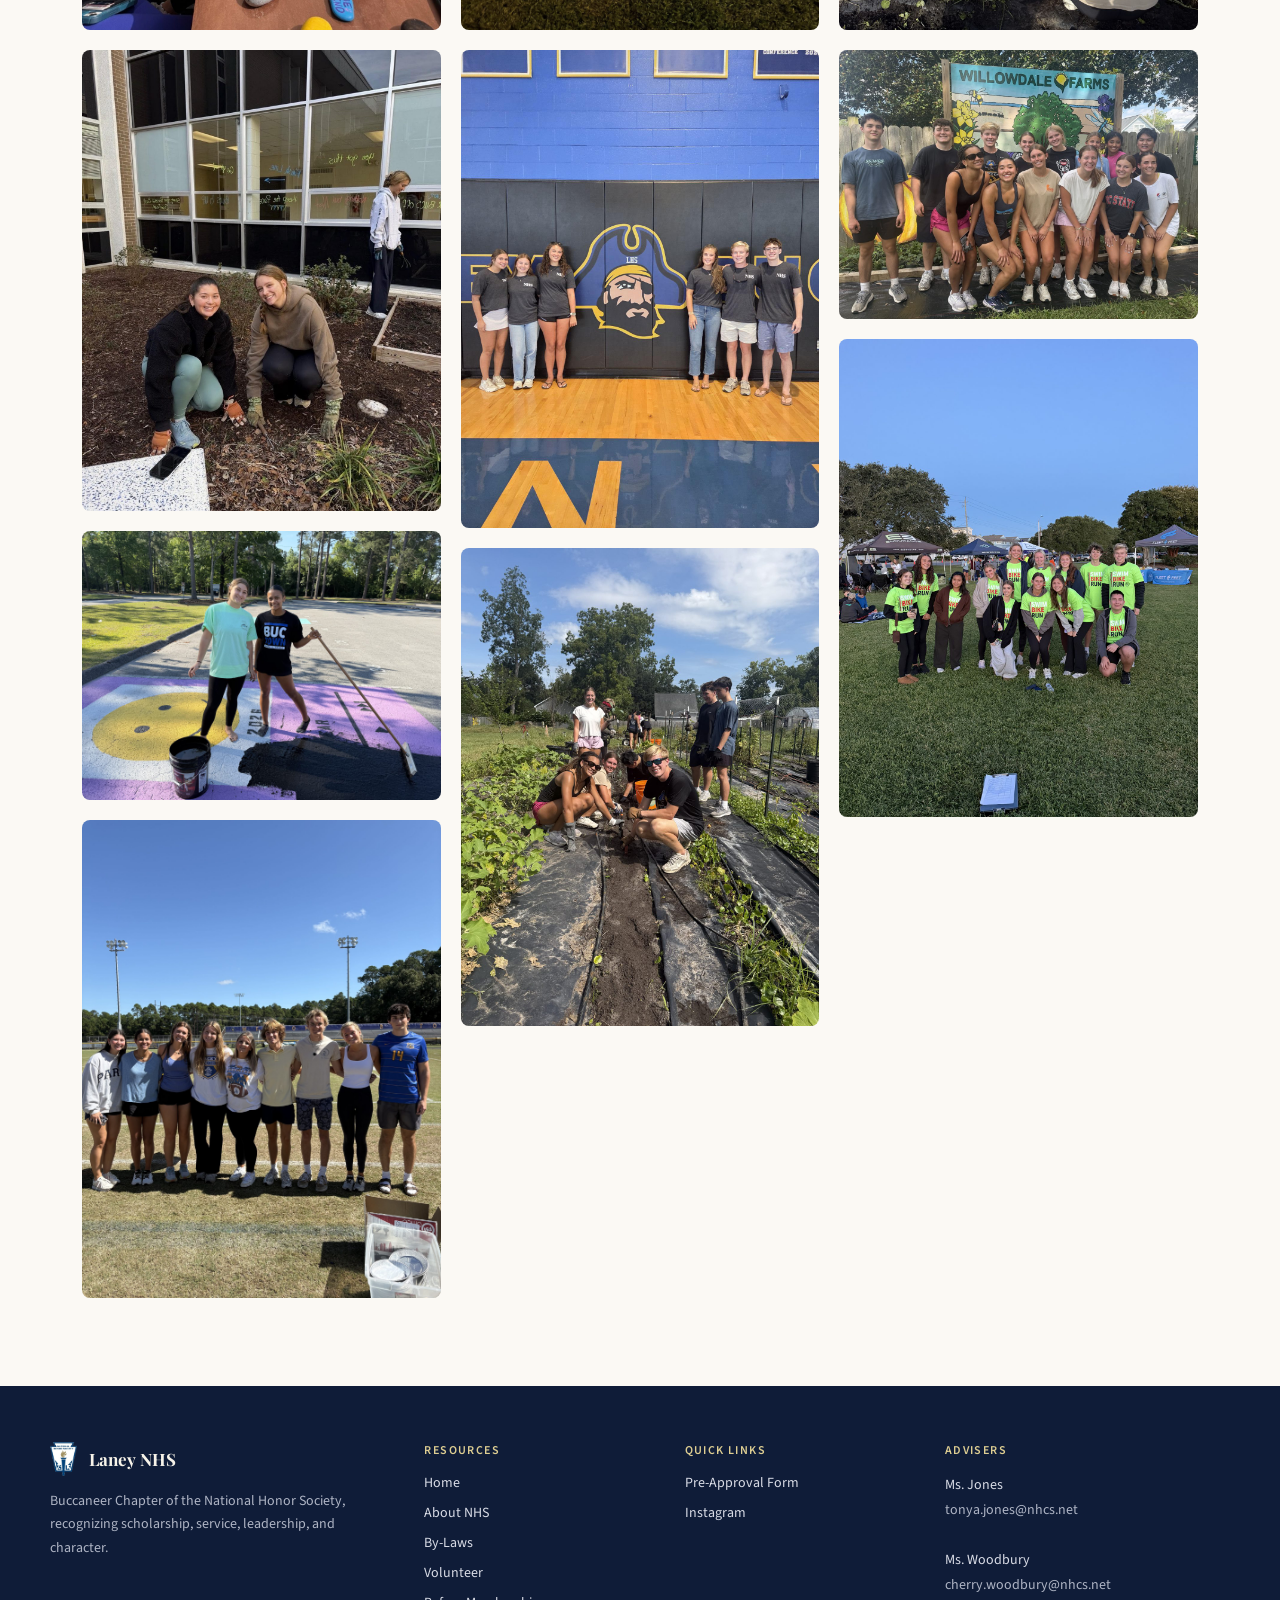
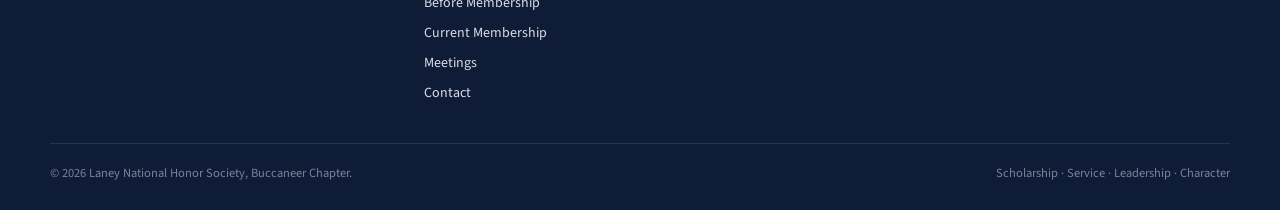
==== commit 1aea09e0: "Update dues to $20 due Nov 4, add triathlon volunteer photo - Dues deadline moved from Dec 16 to Nov" ====
--- a/index.html
+++ b/index.html
@@ -125,6 +125,7 @@
         <img src="assets/images/gallery-farm2.jpg" alt="Laney NHS members harvesting at Willowdale Farms">
         <img src="assets/images/gallery-farm3.jpg" alt="Laney NHS members planting at Willowdale Farms">
         <img src="assets/images/gallery-farm4.jpg" alt="Laney NHS members at Willowdale Farms">
+        <img src="assets/images/gallery-triathlon.jpg" alt="Laney NHS members volunteering at a Swim Bike Run event">
       </div>
     </section>
   </main>
